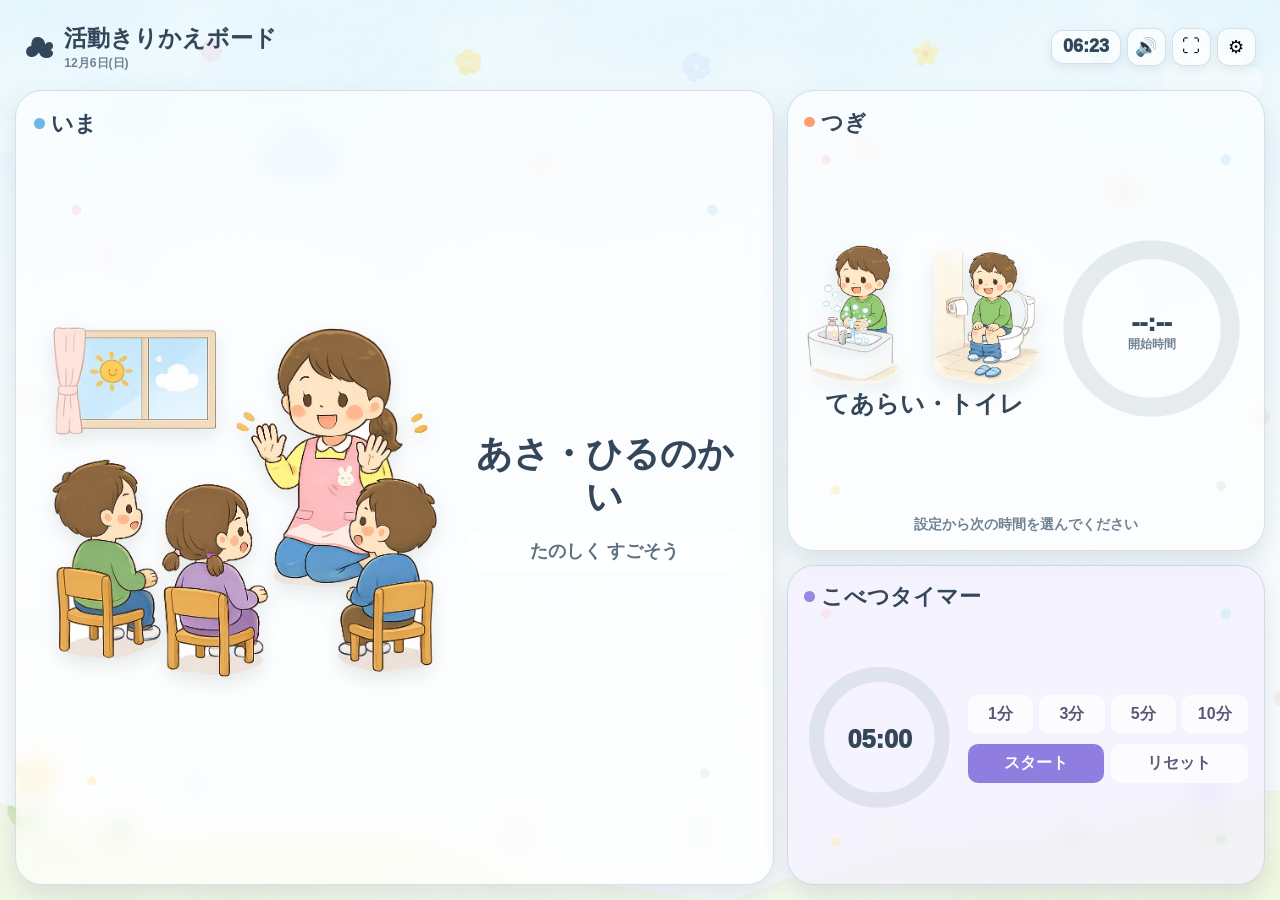
==== index.html @ 2d60ae2d "Add files via upload" ====
<!doctype html>
<html lang="ja">
<head>
<meta charset="utf-8">
<meta name="viewport" content="width=device-width,initial-scale=1,viewport-fit=cover">
<meta name="theme-color" content="#dff4ff">
<title>活動きりかえボード V8</title>
<link rel="stylesheet" href="styles.css?v=8.0.0">
</head>
<body>
<div class="app">
<header class="topbar">
  <div class="brand"><span>☁</span><div><h1>活動きりかえボード</h1><p id="todayLabel">--月--日</p></div></div>
  <div class="actions">
    <div class="clock" id="clockText">--:--</div>
    <button id="soundBtn" type="button">🔊</button>
    <button id="fullscreenBtn" type="button">⛶</button>
    <button id="settingsBtn" type="button">⚙</button>
  </div>
</header>

<main class="board">
  <section class="card current-card">
    <div class="title"><span class="dot blue"></span><h2>いま</h2></div>
    <div class="current-body">
      <img id="currentImg" class="current-img" alt="">
      <div class="current-info">
        <div id="currentName" class="current-name"></div>
        <div id="message" class="message">たのしく すごそう</div>
      </div>
    </div>
  </section>

  <aside class="side">
    <section class="card next-card">
      <div class="title"><span class="dot orange"></span><h2>つぎ</h2></div>
      <div class="next-body">
        <div class="next-activity">
          <img id="nextImg" class="next-img" alt="">
          <div id="nextName" class="next-name"></div>
        </div>
        <div class="visual-timer">
          <svg viewBox="0 0 120 120">
            <circle class="track" cx="60" cy="60" r="50"/>
            <circle id="mainProgress" class="progress" cx="60" cy="60" r="50"/>
          </svg>
          <div class="timer-center"><div id="mainText">--:--</div><small id="mainSub">開始時間</small></div>
        </div>
      </div>
      <div id="countTitle" class="count-title">設定から次の時間を選んでください</div>
    </section>

    <section class="card personal-card">
      <div class="title"><span class="dot purple"></span><h2>こべつタイマー</h2></div>
      <div class="personal-body">
        <div class="personal-timer">
          <svg viewBox="0 0 120 120">
            <circle class="track" cx="60" cy="60" r="50"/>
            <circle id="personalProgress" class="personal-progress" cx="60" cy="60" r="50"/>
          </svg>
          <div id="personalText" class="personal-text">05:00</div>
        </div>
        <div class="personal-controls">
          <div class="presets">
            <button data-minutes="1" type="button">1分</button>
            <button data-minutes="3" type="button">3分</button>
            <button data-minutes="5" type="button">5分</button>
            <button data-minutes="10" type="button">10分</button>
          </div>
          <div class="controls">
            <button id="personalStart" class="primary" type="button">スタート</button>
            <button id="personalReset" type="button">リセット</button>
          </div>
        </div>
      </div>
    </section>
  </aside>
</main>
</div>

<div id="transitionOverlay" class="overlay" hidden>
  <div class="overlay-card">
    <div class="overlay-title">つぎの じかんです</div>
    <img id="overlayImg" alt="">
    <div id="overlayName" class="overlay-name"></div>
  </div>
</div>

<dialog id="settingsDialog">
<form id="settingsForm" method="dialog">
  <div class="dialog-head"><h2>せってい</h2><button id="closeSettings" type="button">×</button></div>
  <label>いまの活動<select id="currentSelect"></select></label>
  <label>つぎの活動<select id="nextSelect"></select></label>
  <label>つぎの開始時間<input id="nextStart" type="time"></label>
  <label>お知らせ<select id="warningMinutes"><option value="1">1分前</option><option value="3">3分前</option><option value="5">5分前</option><option value="10">10分前</option></select></label>
  <label>音量<input id="volume" type="range" min="0" max="100"></label>
  <div class="sound-test"><span>活動切り替え音</span><button id="testSound" type="button">🔊 テスト再生</button></div>
  <div class="sound-test"><span>個別アラーム音</span><button id="testPersonalSound" type="button">🔊 テスト再生</button></div>
  <button class="save" type="submit">保存する</button>
</form>
</dialog>
<script src="app.js?v=8.0.0"></script>
</body>
</html>
---- styles.css ----
:root{--ink:#34475a;--line:rgba(90,125,150,.22);--shadow:0 1.4vmin 3vmin rgba(70,105,130,.16)}
*{box-sizing:border-box}html,body{margin:0;min-height:100%;font-family:-apple-system,BlinkMacSystemFont,"Yu Gothic",sans-serif;color:var(--ink)}
body{min-height:100svh;background:linear-gradient(rgba(225,246,255,.42),rgba(248,252,255,.48)),url("background.webp?v=6.0.0") center/cover fixed;overflow:hidden}
button,input,select{font:inherit}button{cursor:pointer}
.app{min-height:100svh;padding:1.7vmin;display:grid;grid-template-rows:auto 1fr;gap:1.3vmin}
.topbar{display:flex;align-items:center;justify-content:space-between;padding:.7vmin 1vmin}
.brand{display:flex;align-items:center;gap:1vmin}.brand>span{font-size:3.4vmin}.brand h1{margin:0;font-size:2.6vmin}.brand p{margin:.2vmin 0 0;font-size:1.35vmin;font-weight:700;color:#718293}
.actions{display:flex;align-items:center;gap:.7vmin}.actions button,.clock{border:1px solid var(--line);background:rgba(255,255,255,.65);border-radius:1.3vmin;box-shadow:0 .4vmin 1.2vmin rgba(60,90,110,.1)}
.actions button{width:4.3vmin;height:4.3vmin;font-size:2vmin}.clock{padding:.65vmin 1.2vmin;font-size:2vmin;font-weight:950}
.board{min-height:0;display:grid;grid-template-columns:minmax(0,1.35fr) minmax(0,.85fr);gap:1.5vmin}
.card{position:relative;min-height:0;border:1px solid var(--line);border-radius:3vmin;box-shadow:var(--shadow);backdrop-filter:blur(10px);overflow:hidden}
.card:after{content:"";position:absolute;inset:0;pointer-events:none;background:radial-gradient(circle at 8% 15%,rgba(255,205,215,.36) 0 .5vmin,transparent .58vmin),radial-gradient(circle at 92% 15%,rgba(178,224,246,.35) 0 .55vmin,transparent .64vmin),radial-gradient(circle at 10% 87%,rgba(255,225,135,.30) 0 .48vmin,transparent .57vmin),radial-gradient(circle at 91% 86%,rgba(188,232,199,.28) 0 .5vmin,transparent .59vmin)}
.card>*{position:relative;z-index:1}.current-card{background:rgba(255,255,255,.58);padding:2vmin;display:grid;grid-template-rows:auto 1fr}
.side{min-height:0;display:grid;grid-template-rows:minmax(0,1.18fr) minmax(0,.82fr);gap:1.5vmin}
.next-card{background:rgba(255,255,255,.58);padding:1.8vmin;display:grid;grid-template-rows:auto 1fr auto}.personal-card{background:rgba(242,238,255,.63);padding:1.8vmin;display:grid;grid-template-rows:auto 1fr}
.title{display:flex;align-items:center;gap:.7vmin}.title h2{margin:0;font-size:2.4vmin}.dot{width:1.2vmin;height:1.2vmin;border-radius:50%}.blue{background:#69b8e8}.orange{background:#ff9d76}.purple{background:#9886e3}
.current-body{min-height:0;display:grid;grid-template-columns:minmax(0,1fr) minmax(17vmin,.7fr);align-items:center;gap:2vmin;padding:1vmin}
.current-img,.next-img{width:100%;height:100%;object-fit:contain;filter:drop-shadow(0 .8vmin 1vmin rgba(60,80,90,.12))}.current-img{max-height:66vh}
.current-info{text-align:center}.current-name{font-size:4vmin;font-weight:950;line-height:1.2}.message{margin-top:1.3vmin;padding:1vmin 1.4vmin;border-radius:999px;background:rgba(255,255,255,.64);font-size:2vmin;font-weight:850;color:#5f7180}
.next-body{min-height:0;display:grid;grid-template-columns:minmax(0,1fr) minmax(15vmin,.8fr);align-items:center;gap:1.3vmin;padding-top:1vmin}
.next-activity{min-height:0;display:grid;grid-template-rows:1fr auto;text-align:center}.next-img{max-height:27vh}.next-name{font-size:2.7vmin;font-weight:950}
.visual-timer,.personal-timer{position:relative;width:100%;max-width:21vmin;aspect-ratio:1;margin:auto}.visual-timer svg,.personal-timer svg{width:100%;height:100%;transform:rotate(-90deg)}
.track{fill:none;stroke:rgba(100,125,145,.15);stroke-width:12}.progress,.personal-progress{fill:none;stroke:#ff7f6e;stroke-width:12;stroke-linecap:round;stroke-dasharray:314.159;stroke-dashoffset:314.159;transition:stroke-dashoffset .35s linear}.personal-progress{stroke:#8f7de0}
.timer-center,.personal-text{position:absolute;inset:0;display:grid;place-content:center;text-align:center}.timer-center div{font-size:2.7vmin;font-weight:950}.timer-center small{font-size:1.3vmin;font-weight:800;color:#718293}.count-title{text-align:center;font-size:1.5vmin;font-weight:850;color:#718293}
.personal-body{min-height:0;display:grid;grid-template-columns:minmax(13vmin,.7fr) minmax(0,1.3fr);align-items:center;gap:1.4vmin}.personal-text{font-size:2.8vmin;font-weight:950}.personal-controls{display:grid;gap:1.1vmin}.presets{display:grid;grid-template-columns:repeat(4,1fr);gap:.65vmin}.controls{display:grid;grid-template-columns:1fr 1fr;gap:.8vmin}
.presets button,.controls button{border:0;border-radius:1.1vmin;padding:1vmin;font-weight:900;background:rgba(255,255,255,.74);color:#5e5877}.controls .primary{background:#8f7de0;color:white}
.overlay{position:fixed;inset:0;z-index:50;background:rgba(45,60,75,.46);display:grid;place-items:center;backdrop-filter:blur(8px)}.overlay[hidden]{display:none}.overlay-card{width:min(72vw,760px);max-height:82vh;padding:3vmin;border-radius:3vmin;background:rgba(255,255,255,.95);text-align:center;box-shadow:0 3vmin 8vmin rgba(30,50,65,.28)}.overlay-title{font-size:4vmin;font-weight:950;color:#ed6b60}.overlay-card img{width:100%;max-height:52vh;object-fit:contain}.overlay-name{font-size:4.2vmin;font-weight:950}
dialog{width:min(92vw,560px);border:0;border-radius:24px;padding:0;background:rgba(255,255,255,.97);box-shadow:0 30px 90px rgba(40,60,80,.28)}dialog::backdrop{background:rgba(40,55,70,.38);backdrop-filter:blur(5px)}form{padding:22px;display:grid;gap:14px}.dialog-head{display:flex;align-items:center;justify-content:space-between}.dialog-head h2{margin:0}.dialog-head button{border:0;background:transparent;font-size:28px}label{display:grid;gap:7px;font-weight:850}select,input[type=time]{width:100%;border:1px solid #cfdde7;border-radius:12px;padding:11px;background:#fff}.sound-test{display:flex;align-items:center;justify-content:space-between;padding:11px 13px;background:#edf7fc;border-radius:12px;font-weight:900}.sound-test button,.save{border:0;border-radius:11px;padding:10px 14px;font-weight:900;color:#fff}.sound-test button{background:#2d90ca}.save{background:#3d9bcf;font-size:17px}
@media(orientation:portrait){body{overflow:auto}.app{min-height:auto}.board{grid-template-columns:1fr;grid-template-rows:minmax(54vh,auto) auto}.side{grid-template-rows:minmax(38vh,auto) minmax(30vh,auto)}.brand h1{font-size:4.2vw}.brand p{font-size:2.6vw}.actions button{width:8.8vw;height:8.8vw;font-size:4vw}.clock{font-size:3.6vw}.title h2{font-size:4.2vw}.current-body{grid-template-columns:1fr;grid-template-rows:1fr auto}.current-img{max-height:38vh}.current-name{font-size:6vw}.message{font-size:3.5vw}.next-name{font-size:4.3vw}.count-title{font-size:2.8vw}.timer-center div,.personal-text{font-size:4.6vw}}
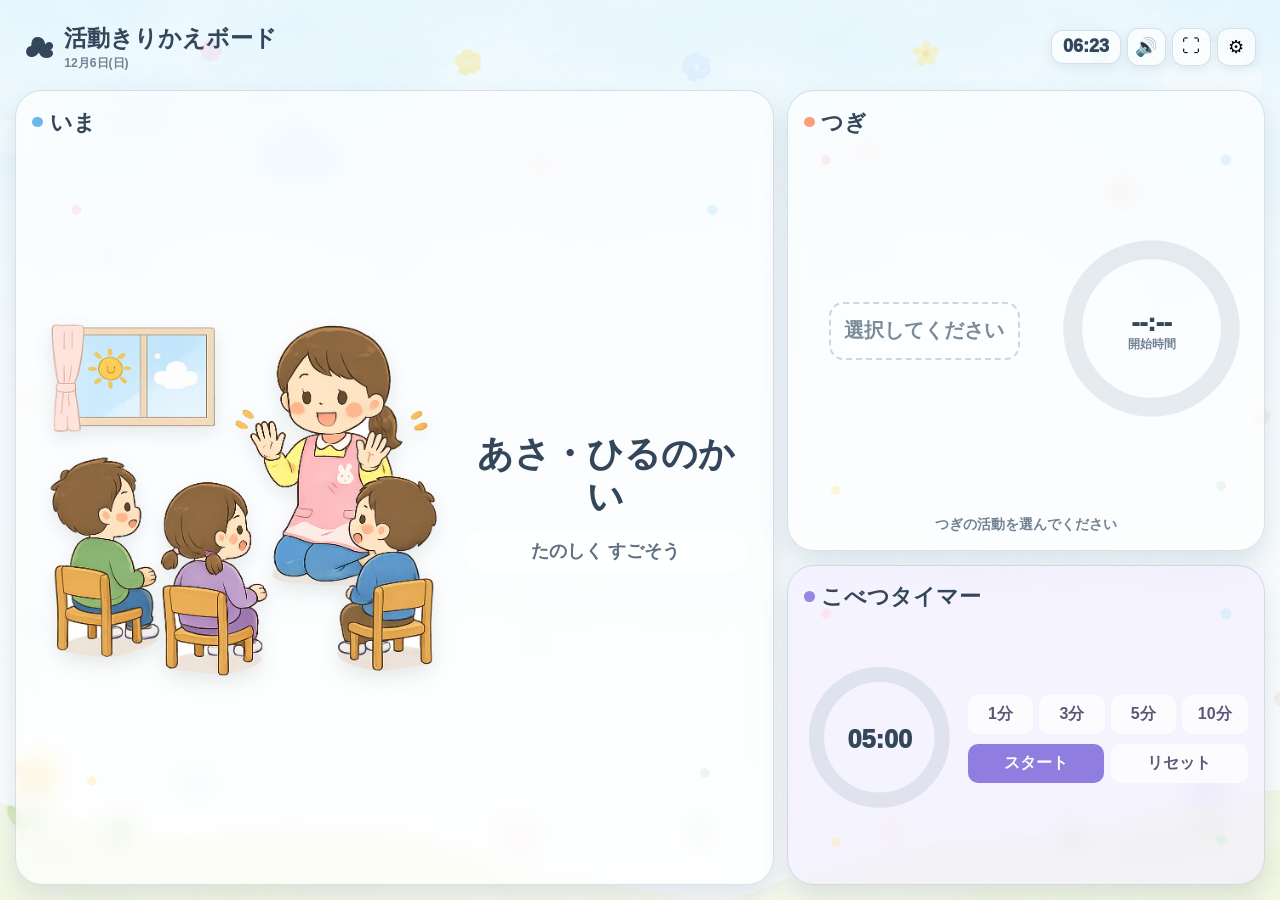
==== commit a150fd41: "Add files via upload" ====
--- a/index.html
+++ b/index.html
@@ -4,8 +4,8 @@
 <meta charset="utf-8">
 <meta name="viewport" content="width=device-width,initial-scale=1,viewport-fit=cover">
 <meta name="theme-color" content="#dff4ff">
-<title>活動きりかえボード V8</title>
-<link rel="stylesheet" href="styles.css?v=8.0.0">
+<title>活動きりかえボード V9</title>
+<link rel="stylesheet" href="styles-v9.css?v=9.0.0">
 </head>
 <body>
 <div class="app">
@@ -13,17 +13,20 @@
   <div class="brand"><span>☁</span><div><h1>活動きりかえボード</h1><p id="todayLabel">--月--日</p></div></div>
   <div class="actions">
     <div class="clock" id="clockText">--:--</div>
-    <button id="soundBtn" type="button">🔊</button>
-    <button id="fullscreenBtn" type="button">⛶</button>
-    <button id="settingsBtn" type="button">⚙</button>
+    <button id="soundBtn" type="button" aria-label="音を確認">🔊</button>
+    <button id="fullscreenBtn" type="button" aria-label="全画面表示">⛶</button>
+    <button id="settingsBtn" type="button" aria-label="設定">⚙</button>
   </div>
 </header>
 
-<main class="board">
+<main id="board" class="board">
   <section class="card current-card">
     <div class="title"><span class="dot blue"></span><h2>いま</h2></div>
     <div class="current-body">
-      <img id="currentImg" class="current-img" alt="">
+      <button id="currentActivityButton" class="activity-button current-activity-button" type="button" aria-label="いまの活動を変更">
+        <img id="currentImg" class="current-img" alt="">
+        <span class="edit-hint">変更</span>
+      </button>
       <div class="current-info">
         <div id="currentName" class="current-name"></div>
         <div id="message" class="message">たのしく すごそう</div>
@@ -31,50 +34,50 @@
     </div>
   </section>
 
-  <aside class="side">
-    <section class="card next-card">
-      <div class="title"><span class="dot orange"></span><h2>つぎ</h2></div>
-      <div class="next-body">
-        <div class="next-activity">
-          <img id="nextImg" class="next-img" alt="">
-          <div id="nextName" class="next-name"></div>
+  <section class="card next-card">
+    <div class="title"><span class="dot orange"></span><h2>つぎ</h2></div>
+    <div class="next-body">
+      <button id="nextActivityButton" class="activity-button next-activity" type="button" aria-label="つぎの活動と時間を設定">
+        <img id="nextImg" class="next-img" alt="" hidden>
+        <div id="nextPlaceholder" class="next-placeholder">選択してください</div>
+        <div id="nextName" class="next-name"></div>
+        <span class="edit-hint">設定</span>
+      </button>
+      <div class="visual-timer">
+        <svg viewBox="0 0 120 120" aria-hidden="true">
+          <circle class="track" cx="60" cy="60" r="50"/>
+          <circle id="mainProgress" class="progress" cx="60" cy="60" r="50"/>
+        </svg>
+        <div class="timer-center"><div id="mainText">--:--</div><small id="mainSub">開始時間</small></div>
+      </div>
+    </div>
+    <div id="countTitle" class="count-title">つぎの活動を選んでください</div>
+  </section>
+
+  <section class="card personal-card">
+    <div class="title"><span class="dot purple"></span><h2>こべつタイマー</h2></div>
+    <div class="personal-body">
+      <div class="personal-timer">
+        <svg viewBox="0 0 120 120" aria-hidden="true">
+          <circle class="track" cx="60" cy="60" r="50"/>
+          <circle id="personalProgress" class="personal-progress" cx="60" cy="60" r="50"/>
+        </svg>
+        <div id="personalText" class="personal-text">05:00</div>
+      </div>
+      <div class="personal-controls">
+        <div class="presets">
+          <button data-minutes="1" type="button">1分</button>
+          <button data-minutes="3" type="button">3分</button>
+          <button data-minutes="5" type="button">5分</button>
+          <button data-minutes="10" type="button">10分</button>
         </div>
-        <div class="visual-timer">
-          <svg viewBox="0 0 120 120">
-            <circle class="track" cx="60" cy="60" r="50"/>
-            <circle id="mainProgress" class="progress" cx="60" cy="60" r="50"/>
-          </svg>
-          <div class="timer-center"><div id="mainText">--:--</div><small id="mainSub">開始時間</small></div>
+        <div class="controls">
+          <button id="personalStart" class="primary" type="button">スタート</button>
+          <button id="personalReset" type="button">リセット</button>
         </div>
       </div>
-      <div id="countTitle" class="count-title">設定から次の時間を選んでください</div>
-    </section>
-
-    <section class="card personal-card">
-      <div class="title"><span class="dot purple"></span><h2>こべつタイマー</h2></div>
-      <div class="personal-body">
-        <div class="personal-timer">
-          <svg viewBox="0 0 120 120">
-            <circle class="track" cx="60" cy="60" r="50"/>
-            <circle id="personalProgress" class="personal-progress" cx="60" cy="60" r="50"/>
-          </svg>
-          <div id="personalText" class="personal-text">05:00</div>
-        </div>
-        <div class="personal-controls">
-          <div class="presets">
-            <button data-minutes="1" type="button">1分</button>
-            <button data-minutes="3" type="button">3分</button>
-            <button data-minutes="5" type="button">5分</button>
-            <button data-minutes="10" type="button">10分</button>
-          </div>
-          <div class="controls">
-            <button id="personalStart" class="primary" type="button">スタート</button>
-            <button id="personalReset" type="button">リセット</button>
-          </div>
-        </div>
-      </div>
-    </section>
-  </aside>
+    </div>
+  </section>
 </main>
 </div>
 
@@ -86,12 +89,29 @@
   </div>
 </div>
 
+<dialog id="currentDialog">
+<form id="currentForm" method="dialog">
+  <div class="dialog-head"><h2>いまの活動</h2><button id="closeCurrentDialog" type="button">×</button></div>
+  <label>活動を選ぶ<select id="quickCurrentSelect"></select></label>
+  <button class="save" type="submit">変更する</button>
+</form>
+</dialog>
+
+<dialog id="nextDialog">
+<form id="nextForm" method="dialog">
+  <div class="dialog-head"><h2>つぎの活動</h2><button id="closeNextDialog" type="button">×</button></div>
+  <label>活動を選ぶ<select id="quickNextSelect"></select></label>
+  <label>開始時間（未選択でも可）<input id="quickNextStart" type="time"></label>
+  <button class="save" type="submit">設定する</button>
+</form>
+</dialog>
+
 <dialog id="settingsDialog">
 <form id="settingsForm" method="dialog">
   <div class="dialog-head"><h2>せってい</h2><button id="closeSettings" type="button">×</button></div>
   <label>いまの活動<select id="currentSelect"></select></label>
   <label>つぎの活動<select id="nextSelect"></select></label>
-  <label>つぎの開始時間<input id="nextStart" type="time"></label>
+  <label>つぎの開始時間（未選択でも可）<input id="nextStart" type="time"></label>
   <label>お知らせ<select id="warningMinutes"><option value="1">1分前</option><option value="3">3分前</option><option value="5">5分前</option><option value="10">10分前</option></select></label>
   <label>音量<input id="volume" type="range" min="0" max="100"></label>
   <div class="sound-test"><span>活動切り替え音</span><button id="testSound" type="button">🔊 テスト再生</button></div>
@@ -99,6 +119,6 @@
   <button class="save" type="submit">保存する</button>
 </form>
 </dialog>
-<script src="app.js?v=8.0.0"></script>
+<script src="app-v9.js?v=9.0.0"></script>
 </body>
 </html>
--- a/styles-v9.css
+++ b/styles-v9.css
@@ -0,0 +1,23 @@
+:root{--ink:#34475a;--line:rgba(90,125,150,.22);--shadow:0 1.4vmin 3vmin rgba(70,105,130,.16)}
+*{box-sizing:border-box}html,body{margin:0;min-height:100%;font-family:-apple-system,BlinkMacSystemFont,"Yu Gothic",sans-serif;color:var(--ink)}
+body{min-height:100svh;background:linear-gradient(rgba(225,246,255,.42),rgba(248,252,255,.48)),url("background.webp?v=9.0.0") center/cover fixed;overflow:hidden}
+button,input,select{font:inherit}button{cursor:pointer}.app{min-height:100svh;padding:1.7vmin;display:grid;grid-template-rows:auto 1fr;gap:1.3vmin}
+.topbar{display:flex;align-items:center;justify-content:space-between;padding:.7vmin 1vmin}.brand{display:flex;align-items:center;gap:1vmin}.brand>span{font-size:3.4vmin}.brand h1{margin:0;font-size:2.6vmin}.brand p{margin:.2vmin 0 0;font-size:1.35vmin;font-weight:700;color:#718293}
+.actions{display:flex;align-items:center;gap:.7vmin}.actions button,.clock{border:1px solid var(--line);background:rgba(255,255,255,.65);border-radius:1.3vmin;box-shadow:0 .4vmin 1.2vmin rgba(60,90,110,.1)}.actions button{width:4.3vmin;height:4.3vmin;font-size:2vmin}.clock{padding:.65vmin 1.2vmin;font-size:2vmin;font-weight:950}
+.board{min-height:0;display:grid;grid-template-columns:minmax(0,1.35fr) minmax(0,.85fr);grid-template-rows:minmax(0,1.18fr) minmax(0,.82fr);grid-template-areas:"current next" "current personal";gap:1.5vmin;transition:grid-template-columns .65s ease}
+.board.attention-mode{grid-template-areas:"next current" "next personal"}
+.current-card{grid-area:current}.next-card{grid-area:next}.personal-card{grid-area:personal}
+.card{position:relative;min-height:0;border:1px solid var(--line);border-radius:3vmin;box-shadow:var(--shadow);backdrop-filter:blur(10px);overflow:hidden;transition:transform .55s ease,background .55s ease}
+.card:after{content:"";position:absolute;inset:0;pointer-events:none;background:radial-gradient(circle at 8% 15%,rgba(255,205,215,.36) 0 .5vmin,transparent .58vmin),radial-gradient(circle at 92% 15%,rgba(178,224,246,.35) 0 .55vmin,transparent .64vmin),radial-gradient(circle at 10% 87%,rgba(255,225,135,.30) 0 .48vmin,transparent .57vmin),radial-gradient(circle at 91% 86%,rgba(188,232,199,.28) 0 .5vmin,transparent .59vmin)}.card>*{position:relative;z-index:1}
+.current-card,.next-card{background:rgba(255,255,255,.58);padding:1.8vmin;display:grid;grid-template-rows:auto 1fr}.next-card{grid-template-rows:auto 1fr auto}.personal-card{background:rgba(242,238,255,.63);padding:1.8vmin;display:grid;grid-template-rows:auto 1fr}
+.board.attention-mode .next-card{background:rgba(255,250,245,.78)}
+.title{display:flex;align-items:center;gap:.7vmin}.title h2{margin:0;font-size:2.4vmin}.dot{width:1.2vmin;height:1.2vmin;border-radius:50%}.blue{background:#69b8e8}.orange{background:#ff9d76}.purple{background:#9886e3}
+.current-body{min-height:0;display:grid;grid-template-columns:minmax(0,1fr) minmax(17vmin,.7fr);align-items:center;gap:2vmin;padding:1vmin}.current-info{text-align:center}.current-name{font-size:4vmin;font-weight:950;line-height:1.2}.message{margin-top:1.3vmin;padding:1vmin 1.4vmin;border-radius:999px;background:rgba(255,255,255,.64);font-size:2vmin;font-weight:850;color:#5f7180}
+.activity-button{position:relative;border:0;background:transparent;padding:0;min-width:0;min-height:0;color:inherit;border-radius:2vmin}.activity-button:focus-visible{outline:.45vmin solid rgba(61,155,207,.45);outline-offset:.3vmin}.current-activity-button{width:100%;height:100%}.current-img,.next-img{width:100%;height:100%;object-fit:contain;filter:drop-shadow(0 .8vmin 1vmin rgba(60,80,90,.12))}.current-img{max-height:66vh}.edit-hint{position:absolute;right:.7vmin;bottom:.7vmin;padding:.45vmin .8vmin;border-radius:999px;background:rgba(52,71,90,.66);color:white;font-size:1.2vmin;font-weight:900;opacity:0;transition:opacity .2s ease}.activity-button:hover .edit-hint,.activity-button:focus-visible .edit-hint{opacity:1}
+.next-body{min-height:0;display:grid;grid-template-columns:minmax(0,1fr) minmax(15vmin,.8fr);align-items:center;gap:1.3vmin;padding-top:1vmin}.next-activity{height:100%;display:grid;grid-template-rows:1fr auto;place-items:center;text-align:center}.next-img{max-height:27vh}.next-name{font-size:2.7vmin;font-weight:950}.next-placeholder{align-self:center;padding:1.5vmin;border:2px dashed rgba(90,125,150,.3);border-radius:1.6vmin;font-size:2.2vmin;font-weight:900;color:#7a8b99;background:rgba(255,255,255,.44)}
+.visual-timer,.personal-timer{position:relative;width:100%;max-width:21vmin;aspect-ratio:1;margin:auto}.visual-timer svg,.personal-timer svg{width:100%;height:100%;transform:rotate(-90deg)}.track{fill:none;stroke:rgba(100,125,145,.15);stroke-width:12}.progress,.personal-progress{fill:none;stroke:#ff7f6e;stroke-width:12;stroke-linecap:round;stroke-dasharray:314.159;stroke-dashoffset:314.159;transition:stroke-dashoffset .35s linear}.personal-progress{stroke:#8f7de0}.timer-center,.personal-text{position:absolute;inset:0;display:grid;place-content:center;text-align:center}.timer-center div{font-size:2.7vmin;font-weight:950}.timer-center small{font-size:1.3vmin;font-weight:800;color:#718293}.count-title{text-align:center;font-size:1.5vmin;font-weight:850;color:#718293}
+.personal-body{min-height:0;display:grid;grid-template-columns:minmax(13vmin,.7fr) minmax(0,1.3fr);align-items:center;gap:1.4vmin}.personal-text{font-size:2.8vmin;font-weight:950}.personal-controls{display:grid;gap:1.1vmin}.presets{display:grid;grid-template-columns:repeat(4,1fr);gap:.65vmin}.controls{display:grid;grid-template-columns:1fr 1fr;gap:.8vmin}.presets button,.controls button{border:0;border-radius:1.1vmin;padding:1vmin;font-weight:900;background:rgba(255,255,255,.74);color:#5e5877}.controls .primary{background:#8f7de0;color:white}
+.board.attention-mode .next-body{grid-template-columns:minmax(0,1.2fr) minmax(18vmin,.8fr)}.board.attention-mode .next-img{max-height:62vh}.board.attention-mode .next-name{font-size:4vmin}.board.attention-mode .next-placeholder{font-size:3vmin}.board.attention-mode .current-body{grid-template-columns:1fr;grid-template-rows:minmax(0,1fr) auto;gap:.5vmin}.board.attention-mode .current-img{max-height:25vh}.board.attention-mode .current-name{font-size:2.5vmin}.board.attention-mode .message{font-size:1.45vmin;margin-top:.6vmin}.board.attention-mode .visual-timer{max-width:25vmin}.board.attention-mode .timer-center div{font-size:3.2vmin}
+.overlay{position:fixed;inset:0;z-index:50;background:rgba(45,60,75,.46);display:grid;place-items:center;backdrop-filter:blur(8px)}.overlay[hidden]{display:none}.overlay-card{width:min(72vw,760px);max-height:82vh;padding:3vmin;border-radius:3vmin;background:rgba(255,255,255,.95);text-align:center;box-shadow:0 3vmin 8vmin rgba(30,50,65,.28)}.overlay-title{font-size:4vmin;font-weight:950;color:#ed6b60}.overlay-card img{width:100%;max-height:52vh;object-fit:contain}.overlay-name{font-size:4.2vmin;font-weight:950}
+dialog{width:min(92vw,560px);border:0;border-radius:24px;padding:0;background:rgba(255,255,255,.97);box-shadow:0 30px 90px rgba(40,60,80,.28)}dialog::backdrop{background:rgba(40,55,70,.38);backdrop-filter:blur(5px)}form{padding:22px;display:grid;gap:14px}.dialog-head{display:flex;align-items:center;justify-content:space-between}.dialog-head h2{margin:0}.dialog-head button{border:0;background:transparent;font-size:28px}label{display:grid;gap:7px;font-weight:850}select,input[type=time]{width:100%;border:1px solid #cfdde7;border-radius:12px;padding:11px;background:#fff}.sound-test{display:flex;align-items:center;justify-content:space-between;padding:11px 13px;background:#edf7fc;border-radius:12px;font-weight:900}.sound-test button,.save{border:0;border-radius:11px;padding:10px 14px;font-weight:900;color:#fff}.sound-test button{background:#2d90ca}.save{background:#3d9bcf;font-size:17px}
+@media(orientation:portrait){body{overflow:auto}.app{min-height:auto}.board,.board.attention-mode{grid-template-columns:1fr;grid-template-rows:minmax(54vh,auto) minmax(38vh,auto) minmax(30vh,auto);grid-template-areas:"current" "next" "personal"}.brand h1{font-size:4.2vw}.brand p{font-size:2.6vw}.actions button{width:8.8vw;height:8.8vw;font-size:4vw}.clock{font-size:3.6vw}.title h2{font-size:4.2vw}.current-body,.board.attention-mode .current-body{grid-template-columns:1fr;grid-template-rows:1fr auto}.current-img,.board.attention-mode .current-img{max-height:38vh}.current-name,.board.attention-mode .current-name{font-size:6vw}.message,.board.attention-mode .message{font-size:3.5vw}.next-name,.board.attention-mode .next-name{font-size:4.3vw}.count-title{font-size:2.8vw}.timer-center div,.personal-text{font-size:4.6vw}.board.attention-mode .next-img{max-height:35vh}}
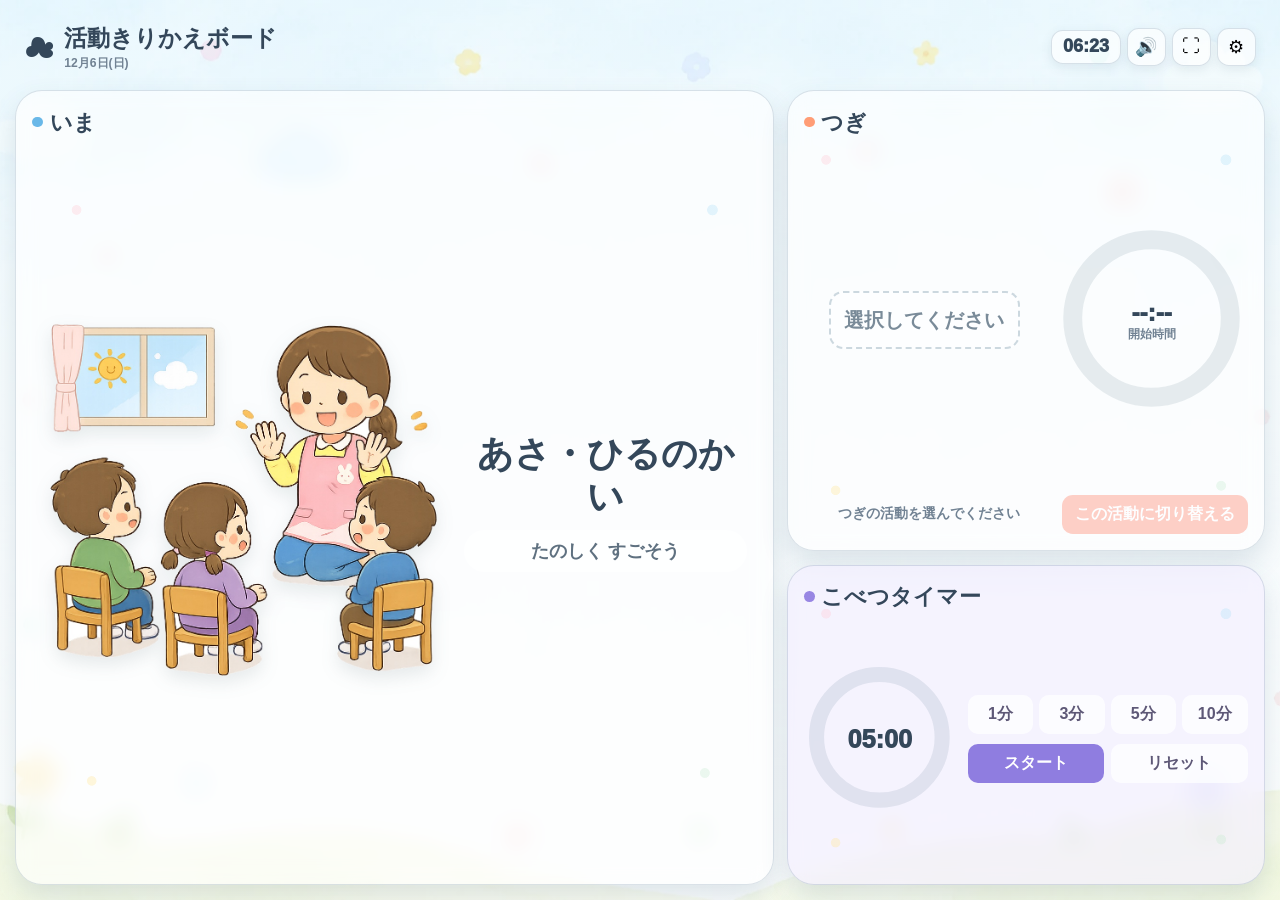
==== commit c1bab3ae: "Add files via upload" ====
--- a/index.html
+++ b/index.html
@@ -4,8 +4,8 @@
 <meta charset="utf-8">
 <meta name="viewport" content="width=device-width,initial-scale=1,viewport-fit=cover">
 <meta name="theme-color" content="#dff4ff">
-<title>活動きりかえボード V9</title>
-<link rel="stylesheet" href="styles-v9.css?v=9.0.0">
+<title>活動きりかえボード V9.1</title>
+<link rel="stylesheet" href="styles-v9.1.css?v=9.1.0">
 </head>
 <body>
 <div class="app">
@@ -51,7 +51,10 @@
         <div class="timer-center"><div id="mainText">--:--</div><small id="mainSub">開始時間</small></div>
       </div>
     </div>
-    <div id="countTitle" class="count-title">つぎの活動を選んでください</div>
+    <div class="next-footer">
+      <div id="countTitle" class="count-title">つぎの活動を選んでください</div>
+      <button id="manualTransitionBtn" class="manual-transition" type="button" disabled>この活動に切り替える</button>
+    </div>
   </section>
 
   <section class="card personal-card">
@@ -119,6 +122,6 @@
   <button class="save" type="submit">保存する</button>
 </form>
 </dialog>
-<script src="app-v9.js?v=9.0.0"></script>
+<script src="app-v9.1.js?v=9.1.0"></script>
 </body>
 </html>
--- a/styles-v9.1.css
+++ b/styles-v9.1.css
@@ -0,0 +1,75 @@
+:root{--ink:#34475a;--line:rgba(90,125,150,.22);--shadow:0 1.4vmin 3vmin rgba(70,105,130,.16)}
+*{box-sizing:border-box}html,body{margin:0;min-height:100%;font-family:-apple-system,BlinkMacSystemFont,"Yu Gothic",sans-serif;color:var(--ink)}
+body{min-height:100svh;background:linear-gradient(rgba(225,246,255,.42),rgba(248,252,255,.48)),url("background.webp?v=9.0.0") center/cover fixed;overflow:hidden}
+button,input,select{font:inherit}button{cursor:pointer}.app{min-height:100svh;padding:1.7vmin;display:grid;grid-template-rows:auto 1fr;gap:1.3vmin}
+.topbar{display:flex;align-items:center;justify-content:space-between;padding:.7vmin 1vmin}.brand{display:flex;align-items:center;gap:1vmin}.brand>span{font-size:3.4vmin}.brand h1{margin:0;font-size:2.6vmin}.brand p{margin:.2vmin 0 0;font-size:1.35vmin;font-weight:700;color:#718293}
+.actions{display:flex;align-items:center;gap:.7vmin}.actions button,.clock{border:1px solid var(--line);background:rgba(255,255,255,.65);border-radius:1.3vmin;box-shadow:0 .4vmin 1.2vmin rgba(60,90,110,.1)}.actions button{width:4.3vmin;height:4.3vmin;font-size:2vmin}.clock{padding:.65vmin 1.2vmin;font-size:2vmin;font-weight:950}
+.board{min-height:0;display:grid;grid-template-columns:minmax(0,1.35fr) minmax(0,.85fr);grid-template-rows:minmax(0,1.18fr) minmax(0,.82fr);grid-template-areas:"current next" "current personal";gap:1.5vmin;transition:grid-template-columns .65s ease}
+.board.attention-mode{grid-template-areas:"next current" "next personal"}
+.current-card{grid-area:current}.next-card{grid-area:next}.personal-card{grid-area:personal}
+.card{position:relative;min-height:0;border:1px solid var(--line);border-radius:3vmin;box-shadow:var(--shadow);backdrop-filter:blur(10px);overflow:hidden;transition:transform .55s ease,background .55s ease}
+.card:after{content:"";position:absolute;inset:0;pointer-events:none;background:radial-gradient(circle at 8% 15%,rgba(255,205,215,.36) 0 .5vmin,transparent .58vmin),radial-gradient(circle at 92% 15%,rgba(178,224,246,.35) 0 .55vmin,transparent .64vmin),radial-gradient(circle at 10% 87%,rgba(255,225,135,.30) 0 .48vmin,transparent .57vmin),radial-gradient(circle at 91% 86%,rgba(188,232,199,.28) 0 .5vmin,transparent .59vmin)}.card>*{position:relative;z-index:1}
+.current-card,.next-card{background:rgba(255,255,255,.58);padding:1.8vmin;display:grid;grid-template-rows:auto 1fr}.next-card{grid-template-rows:auto 1fr auto}.personal-card{background:rgba(242,238,255,.63);padding:1.8vmin;display:grid;grid-template-rows:auto 1fr}
+.board.attention-mode .next-card{background:rgba(255,250,245,.78)}
+.title{display:flex;align-items:center;gap:.7vmin}.title h2{margin:0;font-size:2.4vmin}.dot{width:1.2vmin;height:1.2vmin;border-radius:50%}.blue{background:#69b8e8}.orange{background:#ff9d76}.purple{background:#9886e3}
+.current-body{min-height:0;display:grid;grid-template-columns:minmax(0,1fr) minmax(17vmin,.7fr);align-items:center;gap:2vmin;padding:1vmin}.current-info{text-align:center}.current-name{font-size:4vmin;font-weight:950;line-height:1.2}.message{margin-top:1.3vmin;padding:1vmin 1.4vmin;border-radius:999px;background:rgba(255,255,255,.64);font-size:2vmin;font-weight:850;color:#5f7180}
+.activity-button{position:relative;border:0;background:transparent;padding:0;min-width:0;min-height:0;color:inherit;border-radius:2vmin}.activity-button:focus-visible{outline:.45vmin solid rgba(61,155,207,.45);outline-offset:.3vmin}.current-activity-button{width:100%;height:100%}.current-img,.next-img{width:100%;height:100%;object-fit:contain;filter:drop-shadow(0 .8vmin 1vmin rgba(60,80,90,.12))}.current-img{max-height:66vh}.edit-hint{position:absolute;right:.7vmin;bottom:.7vmin;padding:.45vmin .8vmin;border-radius:999px;background:rgba(52,71,90,.66);color:white;font-size:1.2vmin;font-weight:900;opacity:0;transition:opacity .2s ease}.activity-button:hover .edit-hint,.activity-button:focus-visible .edit-hint{opacity:1}
+.next-body{min-height:0;display:grid;grid-template-columns:minmax(0,1fr) minmax(15vmin,.8fr);align-items:center;gap:1.3vmin;padding-top:1vmin}.next-activity{height:100%;display:grid;grid-template-rows:1fr auto;place-items:center;text-align:center}.next-img{max-height:27vh}.next-name{font-size:2.7vmin;font-weight:950}.next-placeholder{align-self:center;padding:1.5vmin;border:2px dashed rgba(90,125,150,.3);border-radius:1.6vmin;font-size:2.2vmin;font-weight:900;color:#7a8b99;background:rgba(255,255,255,.44)}
+.visual-timer,.personal-timer{position:relative;width:100%;max-width:21vmin;aspect-ratio:1;margin:auto}.visual-timer svg,.personal-timer svg{width:100%;height:100%;transform:rotate(-90deg)}.track{fill:none;stroke:rgba(100,125,145,.15);stroke-width:12}.progress,.personal-progress{fill:none;stroke:#ff7f6e;stroke-width:12;stroke-linecap:round;stroke-dasharray:314.159;stroke-dashoffset:314.159;transition:stroke-dashoffset .35s linear}.personal-progress{stroke:#8f7de0}.timer-center,.personal-text{position:absolute;inset:0;display:grid;place-content:center;text-align:center}.timer-center div{font-size:2.7vmin;font-weight:950}.timer-center small{font-size:1.3vmin;font-weight:800;color:#718293}.count-title{text-align:center;font-size:1.5vmin;font-weight:850;color:#718293}
+.personal-body{min-height:0;display:grid;grid-template-columns:minmax(13vmin,.7fr) minmax(0,1.3fr);align-items:center;gap:1.4vmin}.personal-text{font-size:2.8vmin;font-weight:950}.personal-controls{display:grid;gap:1.1vmin}.presets{display:grid;grid-template-columns:repeat(4,1fr);gap:.65vmin}.controls{display:grid;grid-template-columns:1fr 1fr;gap:.8vmin}.presets button,.controls button{border:0;border-radius:1.1vmin;padding:1vmin;font-weight:900;background:rgba(255,255,255,.74);color:#5e5877}.controls .primary{background:#8f7de0;color:white}
+.board.attention-mode .next-body{grid-template-columns:minmax(0,1.2fr) minmax(18vmin,.8fr)}.board.attention-mode .next-img{max-height:62vh}.board.attention-mode .next-name{font-size:4vmin}.board.attention-mode .next-placeholder{font-size:3vmin}.board.attention-mode .current-body{grid-template-columns:1fr;grid-template-rows:minmax(0,1fr) auto;gap:.5vmin}.board.attention-mode .current-img{max-height:25vh}.board.attention-mode .current-name{font-size:2.5vmin}.board.attention-mode .message{font-size:1.45vmin;margin-top:.6vmin}.board.attention-mode .visual-timer{max-width:25vmin}.board.attention-mode .timer-center div{font-size:3.2vmin}
+.overlay{position:fixed;inset:0;z-index:50;background:rgba(45,60,75,.46);display:grid;place-items:center;backdrop-filter:blur(8px)}.overlay[hidden]{display:none}.overlay-card{width:min(72vw,760px);max-height:82vh;padding:3vmin;border-radius:3vmin;background:rgba(255,255,255,.95);text-align:center;box-shadow:0 3vmin 8vmin rgba(30,50,65,.28)}.overlay-title{font-size:4vmin;font-weight:950;color:#ed6b60}.overlay-card img{width:100%;max-height:52vh;object-fit:contain}.overlay-name{font-size:4.2vmin;font-weight:950}
+dialog{width:min(92vw,560px);border:0;border-radius:24px;padding:0;background:rgba(255,255,255,.97);box-shadow:0 30px 90px rgba(40,60,80,.28)}dialog::backdrop{background:rgba(40,55,70,.38);backdrop-filter:blur(5px)}form{padding:22px;display:grid;gap:14px}.dialog-head{display:flex;align-items:center;justify-content:space-between}.dialog-head h2{margin:0}.dialog-head button{border:0;background:transparent;font-size:28px}label{display:grid;gap:7px;font-weight:850}select,input[type=time]{width:100%;border:1px solid #cfdde7;border-radius:12px;padding:11px;background:#fff}.sound-test{display:flex;align-items:center;justify-content:space-between;padding:11px 13px;background:#edf7fc;border-radius:12px;font-weight:900}.sound-test button,.save{border:0;border-radius:11px;padding:10px 14px;font-weight:900;color:#fff}.sound-test button{background:#2d90ca}.save{background:#3d9bcf;font-size:17px}
+@media(orientation:portrait){body{overflow:auto}.app{min-height:auto}.board,.board.attention-mode{grid-template-columns:1fr;grid-template-rows:minmax(54vh,auto) minmax(38vh,auto) minmax(30vh,auto);grid-template-areas:"current" "next" "personal"}.brand h1{font-size:4.2vw}.brand p{font-size:2.6vw}.actions button{width:8.8vw;height:8.8vw;font-size:4vw}.clock{font-size:3.6vw}.title h2{font-size:4.2vw}.current-body,.board.attention-mode .current-body{grid-template-columns:1fr;grid-template-rows:1fr auto}.current-img,.board.attention-mode .current-img{max-height:38vh}.current-name,.board.attention-mode .current-name{font-size:6vw}.message,.board.attention-mode .message{font-size:3.5vw}.next-name,.board.attention-mode .next-name{font-size:4.3vw}.count-title{font-size:2.8vw}.timer-center div,.personal-text{font-size:4.6vw}.board.attention-mode .next-img{max-height:35vh}}
+
+/* V9.1: ビジュアルタイマー作動時の明確なレイアウト切り替え */
+.board.attention-mode{
+  grid-template-columns:minmax(0,1.5fr) minmax(22vmin,.7fr);
+  grid-template-rows:minmax(0,1fr) minmax(0,.72fr);
+  grid-template-areas:"next current" "next personal";
+}
+.board.attention-mode .next-card{
+  grid-column:1;
+  grid-row:1 / span 2;
+  z-index:2;
+}
+.board.attention-mode .current-card{
+  grid-column:2;
+  grid-row:1;
+}
+.board.attention-mode .personal-card{
+  grid-column:2;
+  grid-row:2;
+}
+.board.attention-mode .next-body{
+  grid-template-columns:minmax(0,1fr) minmax(26vmin,.9fr);
+  gap:2vmin;
+}
+.board.attention-mode .visual-timer{
+  max-width:32vmin;
+}
+.board.attention-mode .timer-center div{
+  font-size:4.2vmin;
+}
+.board.attention-mode .timer-center small{
+  font-size:1.7vmin;
+}
+.board.attention-mode .progress{
+  stroke-width:14;
+}
+.board.attention-mode .track{
+  stroke-width:14;
+}
+
+.next-footer{display:grid;grid-template-columns:1fr auto;align-items:center;gap:1vmin}
+.manual-transition{border:0;border-radius:1.2vmin;padding:1vmin 1.4vmin;background:#ff8a72;color:#fff;font-weight:950;box-shadow:0 .5vmin 1.2vmin rgba(150,85,70,.18)}
+.manual-transition:disabled{opacity:.4;cursor:not-allowed;box-shadow:none}
+.board.attention-mode .manual-transition{font-size:1.8vmin;padding:1.2vmin 1.7vmin}
+
+@media(orientation:portrait){
+  .board.attention-mode{grid-template-columns:1fr;grid-template-rows:minmax(54vh,auto) minmax(38vh,auto) minmax(30vh,auto);grid-template-areas:"current" "next" "personal"}
+  .board.attention-mode .next-card,.board.attention-mode .current-card,.board.attention-mode .personal-card{grid-column:auto;grid-row:auto}
+  .board.attention-mode .visual-timer{max-width:42vw}
+  .next-footer{grid-template-columns:1fr}
+  .manual-transition{font-size:3.5vw}
+}
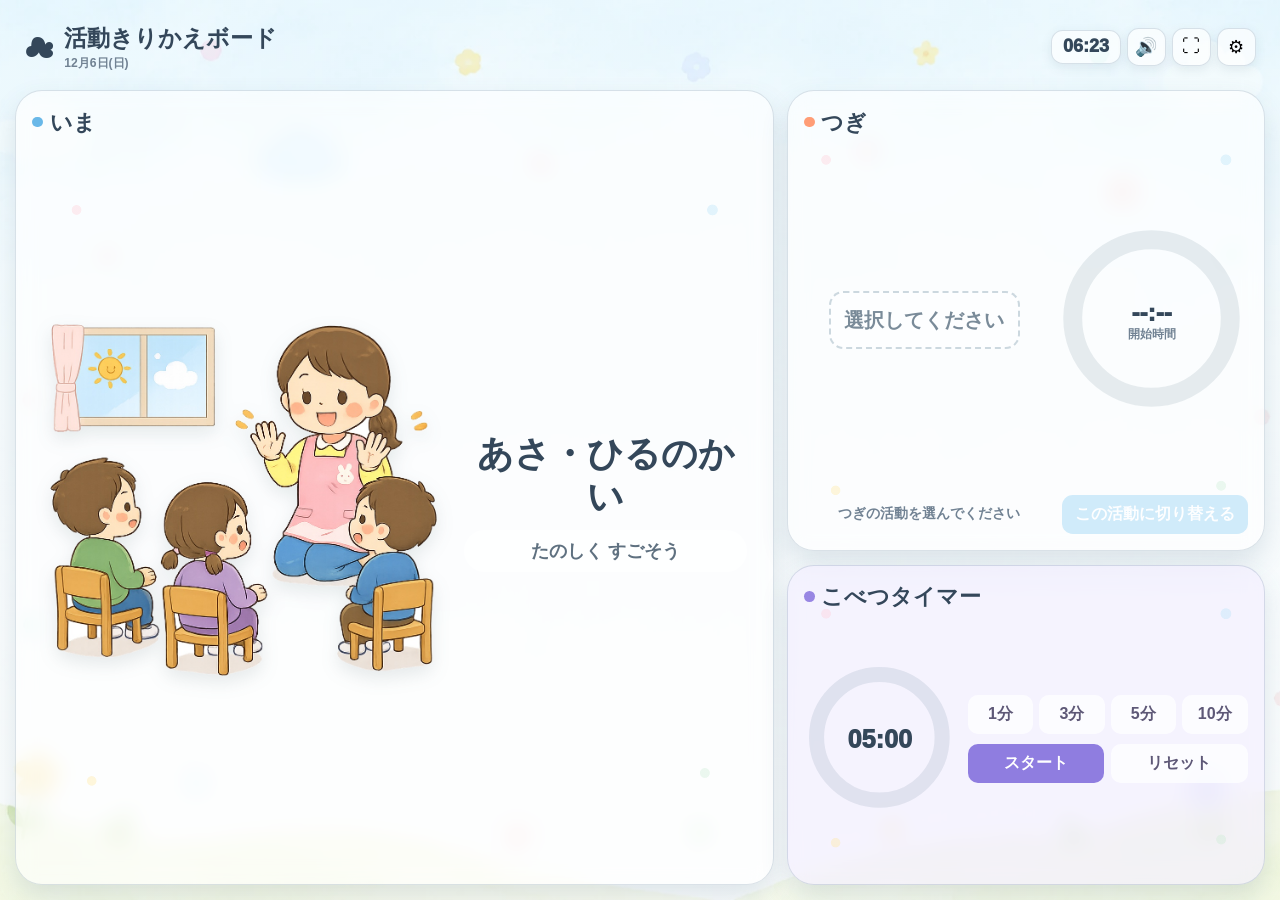
==== commit 0a0fcce2: "Add files via upload" ====
--- a/index.html
+++ b/index.html
@@ -4,8 +4,8 @@
 <meta charset="utf-8">
 <meta name="viewport" content="width=device-width,initial-scale=1,viewport-fit=cover">
 <meta name="theme-color" content="#dff4ff">
-<title>活動きりかえボード V9.1</title>
-<link rel="stylesheet" href="styles-v9.1.css?v=9.1.0">
+<title>活動きりかえボード V9.2</title>
+<link rel="stylesheet" href="styles-v9.2.css?v=9.2.0">
 </head>
 <body>
 <div class="app">
@@ -122,6 +122,6 @@
   <button class="save" type="submit">保存する</button>
 </form>
 </dialog>
-<script src="app-v9.1.js?v=9.1.0"></script>
+<script src="app-v9.2.js?v=9.2.0"></script>
 </body>
 </html>
--- a/styles-v9.2.css
+++ b/styles-v9.2.css
@@ -0,0 +1,75 @@
+:root{--ink:#34475a;--line:rgba(90,125,150,.22);--shadow:0 1.4vmin 3vmin rgba(70,105,130,.16)}
+*{box-sizing:border-box}html,body{margin:0;min-height:100%;font-family:-apple-system,BlinkMacSystemFont,"Yu Gothic",sans-serif;color:var(--ink)}
+body{min-height:100svh;background:linear-gradient(rgba(225,246,255,.42),rgba(248,252,255,.48)),url("background.webp?v=9.0.0") center/cover fixed;overflow:hidden}
+button,input,select{font:inherit}button{cursor:pointer}.app{min-height:100svh;padding:1.7vmin;display:grid;grid-template-rows:auto 1fr;gap:1.3vmin}
+.topbar{display:flex;align-items:center;justify-content:space-between;padding:.7vmin 1vmin}.brand{display:flex;align-items:center;gap:1vmin}.brand>span{font-size:3.4vmin}.brand h1{margin:0;font-size:2.6vmin}.brand p{margin:.2vmin 0 0;font-size:1.35vmin;font-weight:700;color:#718293}
+.actions{display:flex;align-items:center;gap:.7vmin}.actions button,.clock{border:1px solid var(--line);background:rgba(255,255,255,.65);border-radius:1.3vmin;box-shadow:0 .4vmin 1.2vmin rgba(60,90,110,.1)}.actions button{width:4.3vmin;height:4.3vmin;font-size:2vmin}.clock{padding:.65vmin 1.2vmin;font-size:2vmin;font-weight:950}
+.board{min-height:0;display:grid;grid-template-columns:minmax(0,1.35fr) minmax(0,.85fr);grid-template-rows:minmax(0,1.18fr) minmax(0,.82fr);grid-template-areas:"current next" "current personal";gap:1.5vmin;transition:grid-template-columns .65s ease}
+.board.attention-mode{grid-template-areas:"next current" "next personal"}
+.current-card{grid-area:current}.next-card{grid-area:next}.personal-card{grid-area:personal}
+.card{position:relative;min-height:0;border:1px solid var(--line);border-radius:3vmin;box-shadow:var(--shadow);backdrop-filter:blur(10px);overflow:hidden;transition:transform .55s ease,background .55s ease}
+.card:after{content:"";position:absolute;inset:0;pointer-events:none;background:radial-gradient(circle at 8% 15%,rgba(255,205,215,.36) 0 .5vmin,transparent .58vmin),radial-gradient(circle at 92% 15%,rgba(178,224,246,.35) 0 .55vmin,transparent .64vmin),radial-gradient(circle at 10% 87%,rgba(255,225,135,.30) 0 .48vmin,transparent .57vmin),radial-gradient(circle at 91% 86%,rgba(188,232,199,.28) 0 .5vmin,transparent .59vmin)}.card>*{position:relative;z-index:1}
+.current-card,.next-card{background:rgba(255,255,255,.58);padding:1.8vmin;display:grid;grid-template-rows:auto 1fr}.next-card{grid-template-rows:auto 1fr auto}.personal-card{background:rgba(242,238,255,.63);padding:1.8vmin;display:grid;grid-template-rows:auto 1fr}
+.board.attention-mode .next-card{background:rgba(255,250,245,.78)}
+.title{display:flex;align-items:center;gap:.7vmin}.title h2{margin:0;font-size:2.4vmin}.dot{width:1.2vmin;height:1.2vmin;border-radius:50%}.blue{background:#69b8e8}.orange{background:#ff9d76}.purple{background:#9886e3}
+.current-body{min-height:0;display:grid;grid-template-columns:minmax(0,1fr) minmax(17vmin,.7fr);align-items:center;gap:2vmin;padding:1vmin}.current-info{text-align:center}.current-name{font-size:4vmin;font-weight:950;line-height:1.2}.message{margin-top:1.3vmin;padding:1vmin 1.4vmin;border-radius:999px;background:rgba(255,255,255,.64);font-size:2vmin;font-weight:850;color:#5f7180}
+.activity-button{position:relative;border:0;background:transparent;padding:0;min-width:0;min-height:0;color:inherit;border-radius:2vmin}.activity-button:focus-visible{outline:.45vmin solid rgba(61,155,207,.45);outline-offset:.3vmin}.current-activity-button{width:100%;height:100%}.current-img,.next-img{width:100%;height:100%;object-fit:contain;filter:drop-shadow(0 .8vmin 1vmin rgba(60,80,90,.12))}.current-img{max-height:66vh}.edit-hint{position:absolute;right:.7vmin;bottom:.7vmin;padding:.45vmin .8vmin;border-radius:999px;background:rgba(52,71,90,.66);color:white;font-size:1.2vmin;font-weight:900;opacity:0;transition:opacity .2s ease}.activity-button:hover .edit-hint,.activity-button:focus-visible .edit-hint{opacity:1}
+.next-body{min-height:0;display:grid;grid-template-columns:minmax(0,1fr) minmax(15vmin,.8fr);align-items:center;gap:1.3vmin;padding-top:1vmin}.next-activity{height:100%;display:grid;grid-template-rows:1fr auto;place-items:center;text-align:center}.next-img{max-height:27vh}.next-name{font-size:2.7vmin;font-weight:950}.next-placeholder{align-self:center;padding:1.5vmin;border:2px dashed rgba(90,125,150,.3);border-radius:1.6vmin;font-size:2.2vmin;font-weight:900;color:#7a8b99;background:rgba(255,255,255,.44)}
+.visual-timer,.personal-timer{position:relative;width:100%;max-width:21vmin;aspect-ratio:1;margin:auto}.visual-timer svg,.personal-timer svg{width:100%;height:100%;transform:rotate(-90deg)}.track{fill:none;stroke:rgba(100,125,145,.15);stroke-width:12}.progress,.personal-progress{fill:none;stroke:#ff7f6e;stroke-width:12;stroke-linecap:round;stroke-dasharray:314.159;stroke-dashoffset:314.159;transition:stroke-dashoffset .35s linear}.personal-progress{stroke:#8f7de0}.timer-center,.personal-text{position:absolute;inset:0;display:grid;place-content:center;text-align:center}.timer-center div{font-size:2.7vmin;font-weight:950}.timer-center small{font-size:1.3vmin;font-weight:800;color:#718293}.count-title{text-align:center;font-size:1.5vmin;font-weight:850;color:#718293}
+.personal-body{min-height:0;display:grid;grid-template-columns:minmax(13vmin,.7fr) minmax(0,1.3fr);align-items:center;gap:1.4vmin}.personal-text{font-size:2.8vmin;font-weight:950}.personal-controls{display:grid;gap:1.1vmin}.presets{display:grid;grid-template-columns:repeat(4,1fr);gap:.65vmin}.controls{display:grid;grid-template-columns:1fr 1fr;gap:.8vmin}.presets button,.controls button{border:0;border-radius:1.1vmin;padding:1vmin;font-weight:900;background:rgba(255,255,255,.74);color:#5e5877}.controls .primary{background:#8f7de0;color:white}
+.board.attention-mode .next-body{grid-template-columns:minmax(0,1.2fr) minmax(18vmin,.8fr)}.board.attention-mode .next-img{max-height:62vh}.board.attention-mode .next-name{font-size:4vmin}.board.attention-mode .next-placeholder{font-size:3vmin}.board.attention-mode .current-body{grid-template-columns:1fr;grid-template-rows:minmax(0,1fr) auto;gap:.5vmin}.board.attention-mode .current-img{max-height:25vh}.board.attention-mode .current-name{font-size:2.5vmin}.board.attention-mode .message{font-size:1.45vmin;margin-top:.6vmin}.board.attention-mode .visual-timer{max-width:25vmin}.board.attention-mode .timer-center div{font-size:3.2vmin}
+.overlay{position:fixed;inset:0;z-index:50;background:rgba(45,60,75,.46);display:grid;place-items:center;backdrop-filter:blur(8px)}.overlay[hidden]{display:none}.overlay-card{width:min(72vw,760px);max-height:82vh;padding:3vmin;border-radius:3vmin;background:rgba(255,255,255,.95);text-align:center;box-shadow:0 3vmin 8vmin rgba(30,50,65,.28)}.overlay-title{font-size:4vmin;font-weight:950;color:#ed6b60}.overlay-card img{width:100%;max-height:52vh;object-fit:contain}.overlay-name{font-size:4.2vmin;font-weight:950}
+dialog{width:min(92vw,560px);border:0;border-radius:24px;padding:0;background:rgba(255,255,255,.97);box-shadow:0 30px 90px rgba(40,60,80,.28)}dialog::backdrop{background:rgba(40,55,70,.38);backdrop-filter:blur(5px)}form{padding:22px;display:grid;gap:14px}.dialog-head{display:flex;align-items:center;justify-content:space-between}.dialog-head h2{margin:0}.dialog-head button{border:0;background:transparent;font-size:28px}label{display:grid;gap:7px;font-weight:850}select,input[type=time]{width:100%;border:1px solid #cfdde7;border-radius:12px;padding:11px;background:#fff}.sound-test{display:flex;align-items:center;justify-content:space-between;padding:11px 13px;background:#edf7fc;border-radius:12px;font-weight:900}.sound-test button,.save{border:0;border-radius:11px;padding:10px 14px;font-weight:900;color:#fff}.sound-test button{background:#2d90ca}.save{background:#3d9bcf;font-size:17px}
+@media(orientation:portrait){body{overflow:auto}.app{min-height:auto}.board,.board.attention-mode{grid-template-columns:1fr;grid-template-rows:minmax(54vh,auto) minmax(38vh,auto) minmax(30vh,auto);grid-template-areas:"current" "next" "personal"}.brand h1{font-size:4.2vw}.brand p{font-size:2.6vw}.actions button{width:8.8vw;height:8.8vw;font-size:4vw}.clock{font-size:3.6vw}.title h2{font-size:4.2vw}.current-body,.board.attention-mode .current-body{grid-template-columns:1fr;grid-template-rows:1fr auto}.current-img,.board.attention-mode .current-img{max-height:38vh}.current-name,.board.attention-mode .current-name{font-size:6vw}.message,.board.attention-mode .message{font-size:3.5vw}.next-name,.board.attention-mode .next-name{font-size:4.3vw}.count-title{font-size:2.8vw}.timer-center div,.personal-text{font-size:4.6vw}.board.attention-mode .next-img{max-height:35vh}}
+
+/* V9.1: ビジュアルタイマー作動時の明確なレイアウト切り替え */
+.board.attention-mode{
+  grid-template-columns:minmax(0,1.5fr) minmax(22vmin,.7fr);
+  grid-template-rows:minmax(0,1fr) minmax(0,.72fr);
+  grid-template-areas:"next current" "next personal";
+}
+.board.attention-mode .next-card{
+  grid-column:1;
+  grid-row:1 / span 2;
+  z-index:2;
+}
+.board.attention-mode .current-card{
+  grid-column:2;
+  grid-row:1;
+}
+.board.attention-mode .personal-card{
+  grid-column:2;
+  grid-row:2;
+}
+.board.attention-mode .next-body{
+  grid-template-columns:minmax(0,1fr) minmax(26vmin,.9fr);
+  gap:2vmin;
+}
+.board.attention-mode .visual-timer{
+  max-width:32vmin;
+}
+.board.attention-mode .timer-center div{
+  font-size:4.2vmin;
+}
+.board.attention-mode .timer-center small{
+  font-size:1.7vmin;
+}
+.board.attention-mode .progress{
+  stroke-width:14;
+}
+.board.attention-mode .track{
+  stroke-width:14;
+}
+
+.next-footer{display:grid;grid-template-columns:1fr auto;align-items:center;gap:1vmin}
+.manual-transition{border:0;border-radius:1.2vmin;padding:1vmin 1.4vmin;background:#8fcff2;color:#fff;font-weight:950;box-shadow:0 .5vmin 1.2vmin rgba(80,145,185,.18)}
+.manual-transition:disabled{opacity:.4;cursor:not-allowed;box-shadow:none}
+.board.attention-mode .manual-transition{font-size:1.8vmin;padding:1.2vmin 1.7vmin}
+
+@media(orientation:portrait){
+  .board.attention-mode{grid-template-columns:1fr;grid-template-rows:minmax(54vh,auto) minmax(38vh,auto) minmax(30vh,auto);grid-template-areas:"current" "next" "personal"}
+  .board.attention-mode .next-card,.board.attention-mode .current-card,.board.attention-mode .personal-card{grid-column:auto;grid-row:auto}
+  .board.attention-mode .visual-timer{max-width:42vw}
+  .next-footer{grid-template-columns:1fr}
+  .manual-transition{font-size:3.5vw}
+}
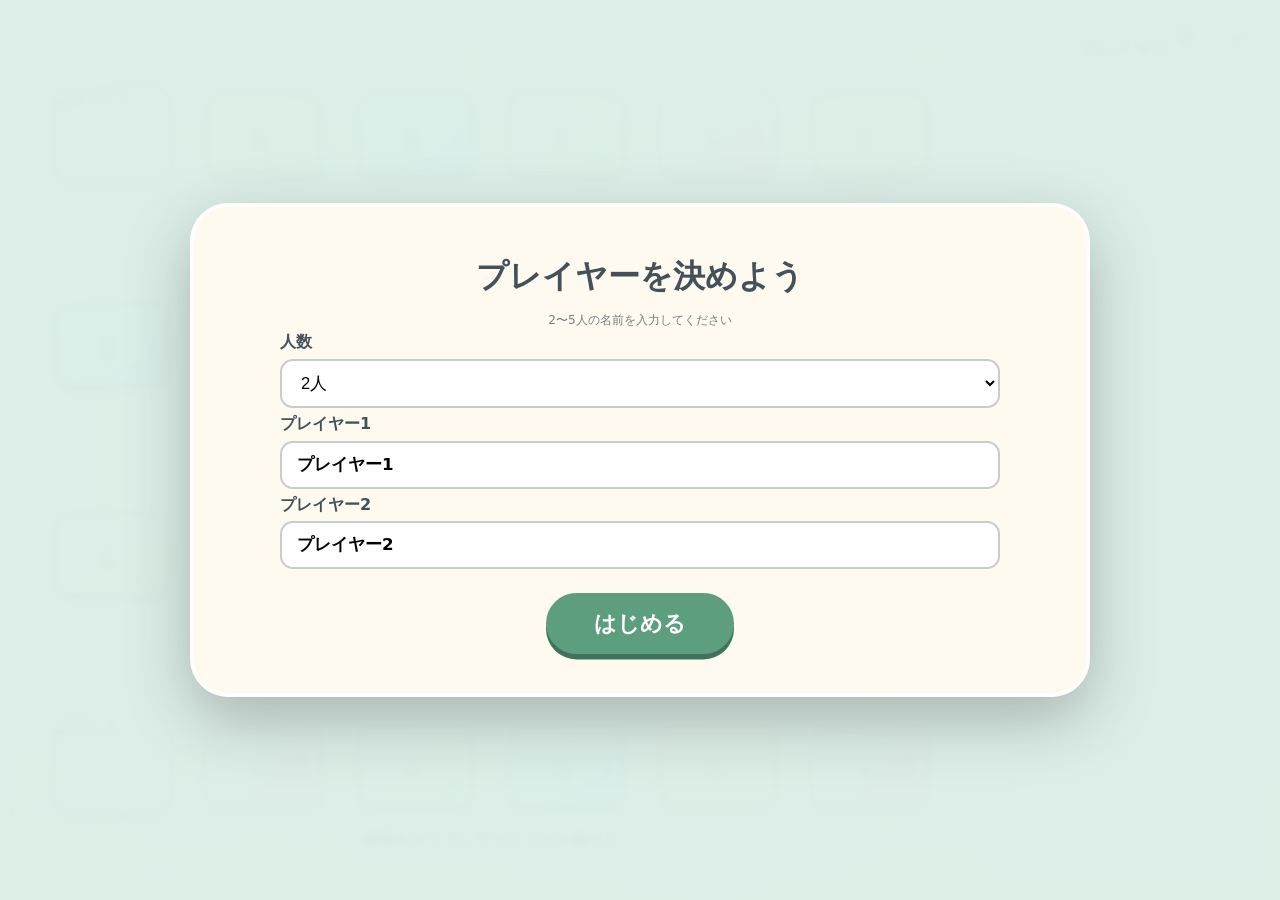
==== commit b6bc5056: "Add files via upload" ====
--- a/index.html
+++ b/index.html
@@ -3,125 +3,110 @@
 <head>
 <meta charset="utf-8">
 <meta name="viewport" content="width=device-width,initial-scale=1,viewport-fit=cover">
-<meta name="theme-color" content="#dff4ff">
-<title>活動きりかえボード V9.2</title>
-<link rel="stylesheet" href="styles-v9.2.css?v=9.2.0">
+<meta name="theme-color" content="#dff4ee">
+<title>SSTすごろく v4.2</title>
+<link rel="stylesheet" href="styles.css?v=4.2">
 </head>
 <body>
-<div class="app">
-<header class="topbar">
-  <div class="brand"><span>☁</span><div><h1>活動きりかえボード</h1><p id="todayLabel">--月--日</p></div></div>
-  <div class="actions">
-    <div class="clock" id="clockText">--:--</div>
-    <button id="soundBtn" type="button" aria-label="音を確認">🔊</button>
-    <button id="fullscreenBtn" type="button" aria-label="全画面表示">⛶</button>
-    <button id="settingsBtn" type="button" aria-label="設定">⚙</button>
+<div id="app">
+  <header class="topbar">
+    <div class="top-actions">
+      <button id="settingsBtn" class="icon-btn" type="button" aria-label="プレイヤー設定">⚙️</button>
+      <button id="resetBtn" class="icon-btn" type="button" aria-label="最初から">↩️</button>
+    </div>
+  </header>
+
+  <main class="main">
+    <section class="board-wrap" id="boardWrap" aria-label="すごろく盤">
+      <svg class="route-line" id="routeLine" aria-hidden="true"></svg>
+      <div class="board" id="board"></div>
+      <div class="tokens" id="tokens"></div>
+      <div class="hint" id="hint">画面をタップしてサイコロを振ろう</div>
+    </section>
+
+    <aside class="players">
+      <h2>プレイヤー</h2>
+      <div class="player-list" id="playerList"></div>
+    </aside>
+  </main>
+
+  <div class="overlay setup show" id="setupOverlay">
+    <div class="modal">
+      <h2>プレイヤーを決めよう</h2>
+      <p class="small">2〜5人の名前を入力してください</p>
+      <div style="width:100%;max-width:720px">
+        <label>人数
+          <select id="playerCount">
+            <option value="2">2人</option><option value="3">3人</option>
+            <option value="4">4人</option><option value="5">5人</option>
+          </select>
+        </label>
+        <div id="nameInputs"></div>
+      </div>
+      <button class="start-btn" id="startBtn" type="button">はじめる</button>
+    </div>
   </div>
-</header>
 
-<main id="board" class="board">
-  <section class="card current-card">
-    <div class="title"><span class="dot blue"></span><h2>いま</h2></div>
-    <div class="current-body">
-      <button id="currentActivityButton" class="activity-button current-activity-button" type="button" aria-label="いまの活動を変更">
-        <img id="currentImg" class="current-img" alt="">
-        <span class="edit-hint">変更</span>
-      </button>
-      <div class="current-info">
-        <div id="currentName" class="current-name"></div>
-        <div id="message" class="message">たのしく すごそう</div>
+  <div class="overlay" id="diceOverlay">
+    <div class="modal" id="diceModal">
+      <h2 id="dicePlayerName">○○さん</h2>
+      <div class="big-die" id="bigDie" aria-label="サイコロ">
+        <i class="pip"></i><i class="pip"></i><i class="pip"></i>
+        <i class="pip"></i><i class="pip"></i><i class="pip"></i>
+        <i class="pip"></i><i class="pip"></i><i class="pip"></i>
+      </div>
+      <p id="diceMessage">サイコロを振っています…</p>
+    </div>
+  </div>
+
+  <div class="overlay" id="confirmOverlay">
+    <div class="modal">
+      <h2 id="confirmName">○○さん</h2>
+      <div class="big-die confirm-die" id="confirmDie">
+        <i class="pip"></i><i class="pip"></i><i class="pip"></i>
+        <i class="pip"></i><i class="pip"></i><i class="pip"></i>
+        <i class="pip"></i><i class="pip"></i><i class="pip"></i>
+      </div>
+      <p style="font-weight:900;font-size:clamp(27px,3vw,57px)">いくつすすめる？</p>
+      <p class="tap-note">画面をタップすると進みます</p>
+    </div>
+  </div>
+
+  <div class="overlay" id="shuffleOverlay">
+    <div class="modal">
+      <h2>お題をえらんでいます</h2>
+      <div class="shuffle-stage">
+        <div class="shuffle-card"></div>
+        <div class="shuffle-card"></div>
+        <div class="shuffle-card"></div>
       </div>
     </div>
-  </section>
+  </div>
 
-  <section class="card next-card">
-    <div class="title"><span class="dot orange"></span><h2>つぎ</h2></div>
-    <div class="next-body">
-      <button id="nextActivityButton" class="activity-button next-activity" type="button" aria-label="つぎの活動と時間を設定">
-        <img id="nextImg" class="next-img" alt="" hidden>
-        <div id="nextPlaceholder" class="next-placeholder">選択してください</div>
-        <div id="nextName" class="next-name"></div>
-        <span class="edit-hint">設定</span>
-      </button>
-      <div class="visual-timer">
-        <svg viewBox="0 0 120 120" aria-hidden="true">
-          <circle class="track" cx="60" cy="60" r="50"/>
-          <circle id="mainProgress" class="progress" cx="60" cy="60" r="50"/>
-        </svg>
-        <div class="timer-center"><div id="mainText">--:--</div><small id="mainSub">開始時間</small></div>
-      </div>
+  <div class="overlay" id="promptOverlay">
+    <div class="modal prompt-card">
+      <button id="closePromptBtn" class="close-btn" type="button" aria-label="お題を閉じる">✕</button>
+      <div class="prompt-badge" id="promptBadge">💬 SST</div>
+      <p class="prompt-text" id="promptText"></p>
     </div>
-    <div class="next-footer">
-      <div id="countTitle" class="count-title">つぎの活動を選んでください</div>
-      <button id="manualTransitionBtn" class="manual-transition" type="button" disabled>この活動に切り替える</button>
+  </div>
+
+  <div class="overlay" id="nextOverlay">
+    <div class="modal">
+      <p class="small">つぎは</p>
+      <h2 class="next-name" id="nextName"></h2>
     </div>
-  </section>
+  </div>
 
-  <section class="card personal-card">
-    <div class="title"><span class="dot purple"></span><h2>こべつタイマー</h2></div>
-    <div class="personal-body">
-      <div class="personal-timer">
-        <svg viewBox="0 0 120 120" aria-hidden="true">
-          <circle class="track" cx="60" cy="60" r="50"/>
-          <circle id="personalProgress" class="personal-progress" cx="60" cy="60" r="50"/>
-        </svg>
-        <div id="personalText" class="personal-text">05:00</div>
-      </div>
-      <div class="personal-controls">
-        <div class="presets">
-          <button data-minutes="1" type="button">1分</button>
-          <button data-minutes="3" type="button">3分</button>
-          <button data-minutes="5" type="button">5分</button>
-          <button data-minutes="10" type="button">10分</button>
-        </div>
-        <div class="controls">
-          <button id="personalStart" class="primary" type="button">スタート</button>
-          <button id="personalReset" type="button">リセット</button>
-        </div>
-      </div>
+  <div class="overlay" id="goalOverlay">
+    <div class="modal">
+      <img class="goal-cracker" src="icon_cracker.png" alt="">
+      <h2 class="goal-title" id="goalName"></h2>
+      <p style="font-weight:900">ゴール！</p>
     </div>
-  </section>
-</main>
-</div>
-
-<div id="transitionOverlay" class="overlay" hidden>
-  <div class="overlay-card">
-    <div class="overlay-title">つぎの じかんです</div>
-    <img id="overlayImg" alt="">
-    <div id="overlayName" class="overlay-name"></div>
   </div>
 </div>
 
-<dialog id="currentDialog">
-<form id="currentForm" method="dialog">
-  <div class="dialog-head"><h2>いまの活動</h2><button id="closeCurrentDialog" type="button">×</button></div>
-  <label>活動を選ぶ<select id="quickCurrentSelect"></select></label>
-  <button class="save" type="submit">変更する</button>
-</form>
-</dialog>
-
-<dialog id="nextDialog">
-<form id="nextForm" method="dialog">
-  <div class="dialog-head"><h2>つぎの活動</h2><button id="closeNextDialog" type="button">×</button></div>
-  <label>活動を選ぶ<select id="quickNextSelect"></select></label>
-  <label>開始時間（未選択でも可）<input id="quickNextStart" type="time"></label>
-  <button class="save" type="submit">設定する</button>
-</form>
-</dialog>
-
-<dialog id="settingsDialog">
-<form id="settingsForm" method="dialog">
-  <div class="dialog-head"><h2>せってい</h2><button id="closeSettings" type="button">×</button></div>
-  <label>いまの活動<select id="currentSelect"></select></label>
-  <label>つぎの活動<select id="nextSelect"></select></label>
-  <label>つぎの開始時間（未選択でも可）<input id="nextStart" type="time"></label>
-  <label>お知らせ<select id="warningMinutes"><option value="1">1分前</option><option value="3">3分前</option><option value="5">5分前</option><option value="10">10分前</option></select></label>
-  <label>音量<input id="volume" type="range" min="0" max="100"></label>
-  <div class="sound-test"><span>活動切り替え音</span><button id="testSound" type="button">🔊 テスト再生</button></div>
-  <div class="sound-test"><span>個別アラーム音</span><button id="testPersonalSound" type="button">🔊 テスト再生</button></div>
-  <button class="save" type="submit">保存する</button>
-</form>
-</dialog>
-<script src="app-v9.2.js?v=9.2.0"></script>
+<script src="app.js?v=4.2"></script>
 </body>
 </html>
--- a/styles.css
+++ b/styles.css
@@ -0,0 +1,518 @@
+:root{
+  --ink:#42515a;
+  --cream:#fffdf6;
+  --line:#8d765f;
+  --panel:#fffaf0;
+  --shadow:0 10px 28px rgba(71,91,99,.16);
+  --intro:#ffe29a;
+  --event:#ffb9cf;
+  --sst:#aeddff;
+  --challenge:#bfe9b4;
+}
+*{box-sizing:border-box}
+html,body{width:100%;height:100%;margin:0;overflow:hidden;overscroll-behavior:none;touch-action:none;font-family:"Hiragino Maru Gothic ProN","Yu Gothic",system-ui,sans-serif;color:var(--ink);background:#dfeee8}
+button,input{font:inherit}
+button{touch-action:manipulation}
+#app{
+  width:100vw;
+  min-height:100dvh;
+  position:relative;
+  overflow:hidden;
+  background-image:
+    linear-gradient(rgba(255,255,255,.08),rgba(255,255,255,.08)),
+    url("background.webp");
+  background-size:cover;
+  background-position:center;
+  background-repeat:no-repeat;
+}
+#app::before{content:none}
+.topbar{
+  position:absolute;
+  z-index:15;
+  top:0;
+  right:0;
+  height:auto;
+  display:flex;
+  justify-content:flex-end;
+  padding:1.1vw 1.3vw 0 0;
+  background:transparent;
+  border:0;
+  box-shadow:none;
+  pointer-events:none;
+}
+.brand{display:flex;align-items:center;gap:.8vw}
+.brand h1{font-size:clamp(20px,2.05vw,38px);margin:0;letter-spacing:.03em}
+.brand .subtitle{font-size:clamp(11px,.95vw,18px);opacity:.72}
+.top-actions{display:flex;gap:.7vw;pointer-events:auto}
+.icon-btn{
+  width:clamp(42px,3.6vw,66px);height:clamp(42px,3.6vw,66px);
+  border:2px solid rgba(73,85,81,.23);border-radius:50%;
+  background:rgba(255,255,255,.78);cursor:pointer;font-size:clamp(19px,1.55vw,29px)
+}
+.main{
+  position:absolute;inset:0;display:grid;
+  grid-template-columns:minmax(0,1fr) minmax(230px,22vw);gap:1.25vw;
+  padding:1.25vw
+}
+.board-wrap{
+  position:relative;min-width:0;border-radius:2.1vw;overflow:hidden;
+  background:rgba(255,255,255,.27);
+  border:4px solid rgba(255,255,255,.72);
+  box-shadow:inset 0 0 0 2px rgba(124,173,185,.10),0 12px 30px rgba(71,91,99,.10)
+}
+.board{
+  position:absolute;inset:0;padding:2.1% 2.6%;
+  display:grid;grid-template-columns:repeat(6,1fr);grid-template-rows:repeat(4,1fr);
+  gap:2.5% 1.7%;align-items:center;justify-items:center
+}
+.route-line{
+  position:absolute;inset:0;width:100%;height:100%;pointer-events:none;opacity:.42
+}
+.space{
+  position:relative;width:min(9.2vw,15.8vh);aspect-ratio:1.38/1;
+  border-radius:17%;border:clamp(2px,.22vw,4px) solid rgba(110,87,65,.72);
+  background:var(--cream);
+  box-shadow:
+    0 .42vw 0 rgba(104,80,55,.24),
+    0 .72vw 1.25vw rgba(64,72,68,.16),
+    inset 0 0 0 clamp(2px,.18vw,4px) rgba(255,255,255,.68);
+  display:flex;align-items:center;justify-content:center;z-index:2;
+  transform:rotate(var(--tilt,0deg));
+  overflow:hidden
+}
+.space::before{
+  content:"";position:absolute;left:8%;right:8%;top:8%;height:18%;
+  border-radius:999px;background:rgba(255,255,255,.48);
+  box-shadow:0 2px 0 rgba(255,255,255,.35);pointer-events:none
+}
+.space::after{
+  content:"";position:absolute;inset:8%;
+  border:2px solid rgba(255,255,255,.62);border-radius:13%;
+  box-shadow:inset 0 0 0 2px rgba(91,71,53,.10);pointer-events:none
+}
+
+.category-icon-img{
+  width:72%;
+  height:72%;
+  object-fit:contain;
+  display:block;
+  position:relative;
+  z-index:2;
+  filter:drop-shadow(0 2px 1px rgba(80,70,55,.18));
+  pointer-events:none;
+}
+.prompt-category-icon{
+  width:1.45em;
+  height:1.45em;
+  object-fit:contain;
+  vertical-align:-.32em;
+  margin-right:.28em;
+}
+
+.space .icon{
+  position:relative;z-index:1;font-size:clamp(22px,3.1vw,58px);line-height:1;
+  filter:drop-shadow(0 2px 0 rgba(255,255,255,.85))
+}
+.space.start,.space.goal{background:linear-gradient(145deg,#fff9cc,#ffe78e)}
+
+.space.intro{background:linear-gradient(145deg,#fff2bd,var(--intro))}
+.space.event{background:linear-gradient(145deg,#ffdbe7,var(--event))}
+.space.sst{background:linear-gradient(145deg,#ddf3ff,var(--sst))}
+.space.challenge{background:linear-gradient(145deg,#e3f7dd,var(--challenge))}
+.tokens{position:absolute;inset:0;z-index:4;pointer-events:none}
+.token{
+  --x:50%;--y:50%;
+  position:absolute;left:var(--x);top:var(--y);width:clamp(37px,3.9vw,72px);aspect-ratio:1;
+  transform:translate(-50%,-67%);
+  border-radius:50% 50% 46% 46%;
+  border:clamp(3px,.28vw,5px) solid white;
+  box-shadow:0 .35vw .7vw rgba(38,46,44,.3);
+  display:flex;align-items:center;justify-content:center;
+  font-size:clamp(20px,2.25vw,42px);font-weight:900;color:white;
+  transition:left .42s cubic-bezier(.22,.8,.28,1),top .42s cubic-bezier(.22,.8,.28,1);
+}
+.token::after{
+  content:"";position:absolute;width:44%;height:20%;bottom:-16%;left:28%;
+  border-radius:50%;background:rgba(47,55,52,.22);filter:blur(2px)
+}
+.token.pulse{animation:tokenHop .42s ease}
+@keyframes tokenHop{50%{transform:translate(-50%,-92%) scale(1.08)}}
+
+.players{
+  border-radius:2vw;padding:1.1vw;background:rgba(255,253,246,.88);
+  border:4px solid rgba(255,255,255,.74);backdrop-filter:blur(6px);overflow:hidden;
+  box-shadow:0 12px 28px rgba(71,91,99,.10)
+}
+.players h2{margin:.25vw 0 .9vw;font-size:clamp(17px,1.5vw,29px);text-align:center}
+.player-list{display:flex;flex-direction:column;gap:.72vw}
+.player-card{
+  display:grid;grid-template-columns:auto minmax(0,1fr) auto;align-items:center;gap:.72vw;
+  min-height:clamp(60px,7.2vh,86px);padding:.55vw .7vw;border-radius:1.25vw;
+  background:linear-gradient(145deg,rgba(255,255,255,.96),rgba(255,248,232,.88));
+  border:3px solid rgba(232,205,164,.42);
+  box-shadow:0 4px 10px rgba(84,99,102,.08);
+  transition:.25s
+}
+.player-card.active{border-color:#7b62c7;background:#fff;box-shadow:0 0 0 4px rgba(123,98,199,.12),0 5px 12px rgba(84,99,102,.10)}
+.player-card.finished{opacity:.64}
+.player-dot{width:clamp(37px,3.2vw,58px);aspect-ratio:1;border-radius:50%;border:3px solid #fff;box-shadow:0 2px 5px #9997}
+.player-name{font-size:clamp(14px,1.35vw,25px);font-weight:900;overflow:hidden;text-overflow:ellipsis;white-space:nowrap}
+.status{font-size:clamp(12px,.95vw,17px);opacity:.68}
+.turn-chip{
+  display:none;padding:.24em .5em;border-radius:999px;background:#7758bc;color:white;
+  font-size:clamp(10px,.8vw,15px);font-weight:900
+}
+.player-card.active .turn-chip{display:block}
+
+.hint{
+  position:absolute;z-index:10;left:50%;bottom:2.3%;transform:translateX(-50%);
+  padding:.55em 1.25em;border-radius:999px;background:rgba(255,250,240,.92);
+  box-shadow:var(--shadow);font-weight:900;font-size:clamp(14px,1.25vw,23px);
+  transition:.2s;pointer-events:none
+}
+.hint.hidden{opacity:0;transform:translate(-50%,15px)}
+
+.overlay{
+  position:absolute;inset:0;z-index:40;background:rgba(36,43,41,.36);
+  display:flex;align-items:center;justify-content:center;padding:3vw;
+  opacity:0;visibility:hidden;transition:.22s;backdrop-filter:blur(3px)
+}
+.overlay.show{opacity:1;visibility:visible}
+.modal{
+  width:min(840px,75vw);min-height:min(500px,69vh);border-radius:3vw;
+  background:rgba(255,250,240,.97);box-shadow:0 22px 65px rgba(25,30,28,.28);
+  border:4px solid rgba(255,255,255,.85);display:flex;flex-direction:column;
+  align-items:center;justify-content:center;text-align:center;padding:3vw;position:relative
+}
+.modal h2{font-size:clamp(28px,3vw,58px);margin:.3em 0}
+.modal p{font-size:clamp(17px,1.65vw,31px);margin:.25em 0}
+.big-die{
+  width:clamp(220px,24vw,400px);aspect-ratio:1;border-radius:18%;
+  background:#fff;border:clamp(5px,.55vw,10px) solid #5c5f5e;
+  box-shadow:0 1.1vw 0 #c4c8c7,0 2vw 3vw rgba(35,39,38,.2);
+  display:grid;grid-template-columns:repeat(3,1fr);grid-template-rows:repeat(3,1fr);
+  padding:14%;gap:5%;margin:1vw
+}
+.pip{width:66%;aspect-ratio:1;border-radius:50%;background:#464d4b;align-self:center;justify-self:center;opacity:0}
+.pip.on{opacity:1}
+.big-die.rolling{animation:roll .18s linear infinite}
+@keyframes roll{0%{transform:rotate(-5deg) scale(.98)}50%{transform:rotate(5deg) scale(1.03)}100%{transform:rotate(-5deg) scale(.98)}}
+.tap-note{margin-top:1.4em!important;font-weight:900;color:#6f5da6}
+.confirm-die{transform:scale(.88);margin:-1vw 0}
+.shuffle-stage{display:flex;align-items:center;justify-content:center;height:270px;width:100%;position:relative}
+.shuffle-card{
+  --card-color:#bfe8ff;
+  position:absolute;width:clamp(150px,16vw,250px);aspect-ratio:.72;border-radius:1.5vw;
+  border:clamp(5px,.45vw,8px) solid #fff;box-shadow:0 12px 25px rgba(42,48,46,.22);
+  background:
+    repeating-linear-gradient(45deg,rgba(255,255,255,.22) 0 8px,transparent 8px 16px),
+    repeating-linear-gradient(-45deg,rgba(255,255,255,.12) 0 8px,transparent 8px 16px),
+    var(--card-color);
+}
+.shuffle-card::before{
+  content:"";position:absolute;inset:8%;border:3px solid rgba(255,255,255,.9);border-radius:1vw;
+  box-shadow:inset 0 0 0 3px rgba(73,72,66,.12)
+}
+.shuffle-card::after{
+  content:"✦";position:absolute;inset:0;display:flex;align-items:center;justify-content:center;
+  color:rgba(255,255,255,.94);font-size:clamp(46px,5.2vw,88px);text-shadow:0 3px 0 rgba(73,72,66,.16)
+}
+.shuffle-card:nth-child(1){animation:shuffle1 .72s ease-in-out infinite}
+.shuffle-card:nth-child(2){animation:shuffle2 .72s ease-in-out infinite}
+.shuffle-card:nth-child(3){animation:shuffle3 .72s ease-in-out infinite}
+@keyframes shuffle1{0%,100%{transform:translateX(-42%) rotate(-8deg)}50%{transform:translateX(38%) rotate(7deg)}}
+@keyframes shuffle2{0%,100%{transform:translateX(0) rotate(2deg)}50%{transform:translateX(-35%) rotate(-5deg)}}
+@keyframes shuffle3{0%,100%{transform:translateX(42%) rotate(8deg)}50%{transform:translateX(0) rotate(1deg)}}
+.prompt-card{justify-content:flex-start;padding-top:2.2vw}
+.prompt-badge{font-size:clamp(18px,1.55vw,29px);font-weight:900;padding:.4em .9em;border-radius:999px;background:#e7defc}
+.prompt-text{
+  font-size:clamp(28px,3vw,56px)!important;line-height:1.45;font-weight:900;
+  margin:auto 1vw!important
+}
+.close-btn{
+  position:absolute;right:1.3vw;top:1.3vw;width:clamp(52px,4.6vw,78px);aspect-ratio:1;
+  border-radius:50%;border:0;background:#e56a6a;color:white;font-size:clamp(24px,2.3vw,43px);
+  cursor:pointer;box-shadow:0 .35vw 0 #a64a4a
+}
+.next-name{font-size:clamp(46px,6vw,110px)!important;line-height:1.2}
+.goal-title{font-size:clamp(38px,4.5vw,84px)!important}
+.confetti{font-size:clamp(50px,7vw,120px)}
+.setup{z-index:60;background:rgba(220,238,232,.97)}
+.setup .modal{width:min(900px,88vw);min-height:auto;max-height:90vh;overflow:auto;justify-content:flex-start}
+.setup h2{font-size:clamp(25px,2.5vw,48px)}
+.setup-row{display:grid;grid-template-columns:1fr 1fr;gap:1vw;width:100%;margin:.45vw 0}
+.setup label{display:flex;flex-direction:column;text-align:left;font-weight:900;gap:.35em}
+.setup input,.setup select{
+  width:100%;border:2px solid #c6cec9;background:#fff;border-radius:1vw;padding:.75em .9em;
+  font-size:clamp(16px,1.3vw,24px)
+}
+.start-btn{
+  margin-top:1.4vw;border:0;border-radius:999px;background:#5d9e7e;color:white;
+  padding:.75em 2.2em;font-size:clamp(20px,1.7vw,32px);font-weight:900;
+  box-shadow:0 .42vw 0 #3f745c;cursor:pointer
+}
+.small{font-size:clamp(12px,.95vw,18px)!important;opacity:.72}
+
+@media (orientation:portrait) and (max-width:900px){
+  html,body{
+    width:100%;
+    height:auto;
+    min-height:100%;
+    overflow-x:hidden;
+    overflow-y:auto;
+    overscroll-behavior-y:auto;
+    touch-action:pan-y;
+    -webkit-overflow-scrolling:touch;
+  }
+  #app{
+    width:100%;
+    height:auto;
+    min-height:100dvh;
+    overflow:visible;
+    padding-top:72px;
+  }
+  .topbar{
+    position:fixed;
+    height:72px;
+    padding:0 10px;
+  }
+  .brand h1{font-size:24px}
+  .brand .subtitle{display:none}
+  .top-actions{gap:6px}
+  .icon-btn{width:48px;height:48px;font-size:22px}
+  .main{
+    position:relative;
+    inset:auto;
+    display:flex;
+    flex-direction:column;
+    gap:12px;
+    padding:12px;
+  }
+  .board-wrap{
+    width:100%;
+    height:720px;
+    min-height:720px;
+    border-radius:18px;
+    overflow:hidden;
+  }
+  .players{
+    width:100%;
+    min-height:auto;
+    padding:12px;
+    border-radius:18px;
+    overflow:visible;
+  }
+  .player-list{
+    display:grid;
+    grid-template-columns:1fr 1fr;
+    gap:8px;
+  }
+  .player-card{
+    min-height:70px;
+    padding:8px;
+    border-radius:14px;
+  }
+  .space{
+    width:min(15vw,72px);
+  }
+  .space .icon{font-size:clamp(24px,8vw,40px)}
+  .hint{
+    position:absolute;
+    bottom:14px;
+    max-width:80%;
+    text-align:center;
+  }
+  .overlay{
+    position:fixed;
+  }
+}
+
+@media (max-aspect-ratio: 4/3){
+  .main{grid-template-columns:minmax(0,1fr) minmax(190px,27vw)}
+  .brand .subtitle{display:none}
+}
+
+@media (orientation:portrait) and (max-width:900px){
+  html,body{
+    height:auto;
+    min-height:100%;
+    overflow-x:hidden;
+    overflow-y:auto;
+    touch-action:pan-y;
+    overscroll-behavior-y:auto;
+    -webkit-overflow-scrolling:touch;
+    background:#dff3fb;
+  }
+  #app{
+    width:100%;
+    min-height:100dvh;
+    height:auto;
+    overflow:visible;
+    padding-top:calc(62px + env(safe-area-inset-top));
+    padding-bottom:calc(18px + env(safe-area-inset-bottom));
+    background-attachment:scroll;
+  }
+  .topbar{
+    position:fixed;
+    height:calc(62px + env(safe-area-inset-top));
+    padding:
+      env(safe-area-inset-top)
+      10px
+      0;
+    z-index:50;
+  }
+  .brand{gap:8px;min-width:0}
+  .brand h1{
+    font-size:clamp(19px,6vw,25px);
+    line-height:1.12;
+    white-space:normal;
+  }
+  .brand .subtitle{display:none}
+  .top-actions{flex:0 0 auto;gap:6px}
+  .icon-btn{width:44px;height:44px;font-size:20px}
+  .main{
+    position:relative;
+    inset:auto;
+    display:flex;
+    flex-direction:column;
+    gap:12px;
+    padding:10px;
+  }
+  .board-wrap{
+    width:100%;
+    height:auto;
+    min-height:0;
+    aspect-ratio:0.78;
+    border-radius:18px;
+    overflow:hidden;
+  }
+  .board{
+    padding:4% 2.2%;
+    gap:4.8% 1.2%;
+  }
+  .space{
+    width:min(14.4vw,64px);
+    border-width:2px;
+    box-shadow:
+      0 3px 0 rgba(104,80,55,.22),
+      0 5px 10px rgba(64,72,68,.13),
+      inset 0 0 0 2px rgba(255,255,255,.68);
+  }
+  .space .icon{font-size:32px}
+  .token{
+    width:clamp(34px,10vw,44px);
+    height:clamp(34px,10vw,44px);
+  }
+  .players{
+    width:100%;
+    padding:12px;
+    border-radius:18px;
+    overflow:visible;
+  }
+  .players h2{font-size:23px;margin:0 0 8px}
+  .player-list{
+    display:grid;
+    grid-template-columns:1fr 1fr;
+    gap:8px;
+  }
+  .player-card{
+    min-height:68px;
+    padding:8px;
+  }
+  .player-name{font-size:17px}
+  .player-status{font-size:13px}
+  .hint{
+    bottom:10px;
+    max-width:82%;
+    padding:10px 16px;
+    font-size:17px;
+  }
+  .modal-card{
+    width:min(94vw,620px);
+    max-height:86dvh;
+    overflow:auto;
+  }
+}
+
+.space.start,.space.goal{
+  background:rgba(255,255,255,.52);
+  overflow:visible;
+}
+.endpoint-icon{
+  position:relative;
+  z-index:3;
+  width:112%;
+  height:112%;
+  object-fit:contain;
+  display:block;
+  filter:drop-shadow(0 4px 4px rgba(76,68,52,.18));
+  pointer-events:none;
+}
+.goal-cracker{
+  width:clamp(150px,22vw,340px);
+  max-height:38vh;
+  object-fit:contain;
+  filter:drop-shadow(0 10px 15px rgba(70,55,35,.18));
+}
+
+@media (orientation:portrait) and (max-width:900px){
+  #app{
+    padding-top:0!important;
+  }
+  .topbar{
+    position:fixed;
+    height:auto;
+    padding:calc(env(safe-area-inset-top) + 8px) 9px 0 0;
+  }
+  .main{
+    padding-top:calc(env(safe-area-inset-top) + 62px);
+  }
+}
+
+
+/* v4.2：大型モニターでサイコロの出目を見やすくする */
+@media (min-width:1200px) and (orientation:landscape){
+  .big-die{
+    width:clamp(320px,28vw,500px);
+    border-width:clamp(8px,.7vw,12px);
+    padding:13%;
+    gap:4%;
+    margin:1.2vw;
+  }
+
+  .pip{
+    width:70%;
+  }
+
+  .confirm-die{
+    transform:scale(.92);
+    margin:-.5vw 0;
+  }
+
+  #diceModal h2,
+  #confirmOverlay .modal h2{
+    font-size:clamp(42px,3.8vw,72px);
+  }
+
+  #diceMessage,
+  #confirmOverlay .modal > p{
+    font-size:clamp(28px,2.2vw,42px);
+  }
+}
+
+/* iPhoneでは従来どおり画面内に収める */
+@media (orientation:portrait) and (max-width:900px){
+  .big-die{
+    width:clamp(190px,58vw,270px);
+    padding:14%;
+  }
+
+  .pip{
+    width:62%;
+  }
+
+  .confirm-die{
+    transform:scale(.78);
+    margin:-18px 0;
+  }
+}
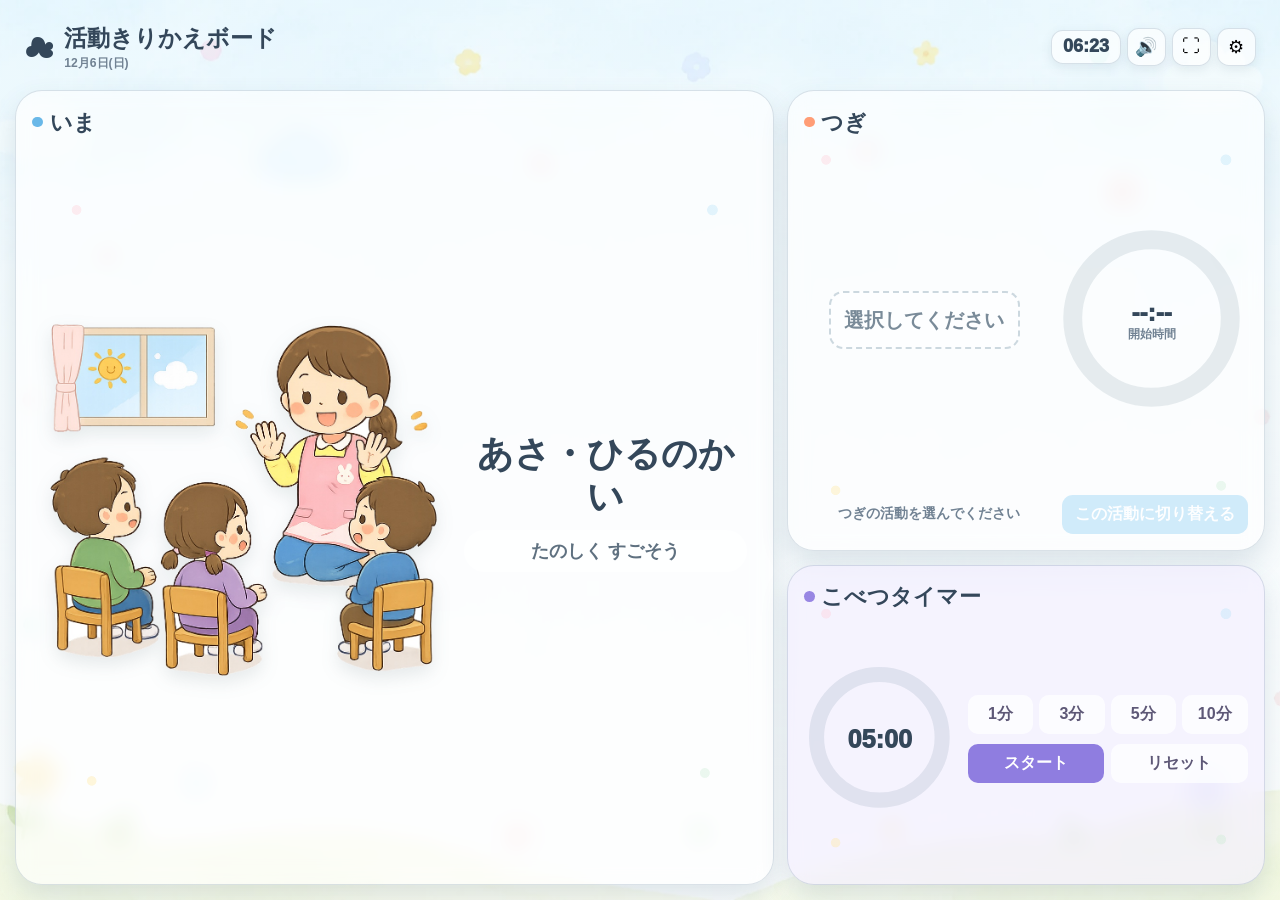
==== commit 448a49ff: "Add files via upload" ====
--- a/index.html
+++ b/index.html
@@ -3,110 +3,125 @@
 <head>
 <meta charset="utf-8">
 <meta name="viewport" content="width=device-width,initial-scale=1,viewport-fit=cover">
-<meta name="theme-color" content="#dff4ee">
-<title>SSTすごろく v4.2</title>
-<link rel="stylesheet" href="styles.css?v=4.2">
+<meta name="theme-color" content="#dff4ff">
+<title>活動きりかえボード V9.3.2</title>
+<link rel="stylesheet" href="styles-v9.3.2.css?v=9.3.2">
 </head>
 <body>
-<div id="app">
-  <header class="topbar">
-    <div class="top-actions">
-      <button id="settingsBtn" class="icon-btn" type="button" aria-label="プレイヤー設定">⚙️</button>
-      <button id="resetBtn" class="icon-btn" type="button" aria-label="最初から">↩️</button>
-    </div>
-  </header>
+<div class="app">
+<header class="topbar">
+  <div class="brand"><span>☁</span><div><h1>活動きりかえボード</h1><p id="todayLabel">--月--日</p></div></div>
+  <div class="actions">
+    <div class="clock" id="clockText">--:--</div>
+    <button id="soundBtn" type="button" aria-label="音を確認">🔊</button>
+    <button id="fullscreenBtn" type="button" aria-label="全画面表示">⛶</button>
+    <button id="settingsBtn" type="button" aria-label="設定">⚙</button>
+  </div>
+</header>
 
-  <main class="main">
-    <section class="board-wrap" id="boardWrap" aria-label="すごろく盤">
-      <svg class="route-line" id="routeLine" aria-hidden="true"></svg>
-      <div class="board" id="board"></div>
-      <div class="tokens" id="tokens"></div>
-      <div class="hint" id="hint">画面をタップしてサイコロを振ろう</div>
-    </section>
-
-    <aside class="players">
-      <h2>プレイヤー</h2>
-      <div class="player-list" id="playerList"></div>
-    </aside>
-  </main>
-
-  <div class="overlay setup show" id="setupOverlay">
-    <div class="modal">
-      <h2>プレイヤーを決めよう</h2>
-      <p class="small">2〜5人の名前を入力してください</p>
-      <div style="width:100%;max-width:720px">
-        <label>人数
-          <select id="playerCount">
-            <option value="2">2人</option><option value="3">3人</option>
-            <option value="4">4人</option><option value="5">5人</option>
-          </select>
-        </label>
-        <div id="nameInputs"></div>
-      </div>
-      <button class="start-btn" id="startBtn" type="button">はじめる</button>
-    </div>
-  </div>
-
-  <div class="overlay" id="diceOverlay">
-    <div class="modal" id="diceModal">
-      <h2 id="dicePlayerName">○○さん</h2>
-      <div class="big-die" id="bigDie" aria-label="サイコロ">
-        <i class="pip"></i><i class="pip"></i><i class="pip"></i>
-        <i class="pip"></i><i class="pip"></i><i class="pip"></i>
-        <i class="pip"></i><i class="pip"></i><i class="pip"></i>
-      </div>
-      <p id="diceMessage">サイコロを振っています…</p>
-    </div>
-  </div>
-
-  <div class="overlay" id="confirmOverlay">
-    <div class="modal">
-      <h2 id="confirmName">○○さん</h2>
-      <div class="big-die confirm-die" id="confirmDie">
-        <i class="pip"></i><i class="pip"></i><i class="pip"></i>
-        <i class="pip"></i><i class="pip"></i><i class="pip"></i>
-        <i class="pip"></i><i class="pip"></i><i class="pip"></i>
-      </div>
-      <p style="font-weight:900;font-size:clamp(27px,3vw,57px)">いくつすすめる？</p>
-      <p class="tap-note">画面をタップすると進みます</p>
-    </div>
-  </div>
-
-  <div class="overlay" id="shuffleOverlay">
-    <div class="modal">
-      <h2>お題をえらんでいます</h2>
-      <div class="shuffle-stage">
-        <div class="shuffle-card"></div>
-        <div class="shuffle-card"></div>
-        <div class="shuffle-card"></div>
+<main id="board" class="board">
+  <section class="card current-card">
+    <div class="title"><span class="dot blue"></span><h2>いま</h2></div>
+    <div class="current-body">
+      <button id="currentActivityButton" class="activity-button current-activity-button" type="button" aria-label="いまの活動を変更">
+        <img id="currentImg" class="current-img" alt="">
+        <span class="edit-hint">変更</span>
+      </button>
+      <div class="current-info">
+        <div id="currentName" class="current-name"></div>
+        <div id="message" class="message">たのしく すごそう</div>
       </div>
     </div>
-  </div>
+  </section>
 
-  <div class="overlay" id="promptOverlay">
-    <div class="modal prompt-card">
-      <button id="closePromptBtn" class="close-btn" type="button" aria-label="お題を閉じる">✕</button>
-      <div class="prompt-badge" id="promptBadge">💬 SST</div>
-      <p class="prompt-text" id="promptText"></p>
+  <section class="card next-card">
+    <div class="title"><span class="dot orange"></span><h2>つぎ</h2></div>
+    <div class="next-body">
+      <button id="nextActivityButton" class="activity-button next-activity" type="button" aria-label="つぎの活動と時間を設定">
+        <img id="nextImg" class="next-img" alt="" hidden>
+        <div id="nextPlaceholder" class="next-placeholder">選択してください</div>
+        <div id="nextName" class="next-name"></div>
+        <span class="edit-hint">設定</span>
+      </button>
+      <div class="visual-timer">
+        <svg viewBox="0 0 120 120" aria-hidden="true">
+          <circle class="track" cx="60" cy="60" r="50"/>
+          <circle id="mainProgress" class="progress" cx="60" cy="60" r="50"/>
+        </svg>
+        <div class="timer-center"><div id="mainText">--:--</div><small id="mainSub">開始時間</small></div>
+      </div>
     </div>
-  </div>
+    <div class="next-footer">
+      <div id="countTitle" class="count-title">つぎの活動を選んでください</div>
+      <button id="manualTransitionBtn" class="manual-transition" type="button" disabled>この活動に切り替える</button>
+    </div>
+  </section>
 
-  <div class="overlay" id="nextOverlay">
-    <div class="modal">
-      <p class="small">つぎは</p>
-      <h2 class="next-name" id="nextName"></h2>
+  <section class="card personal-card">
+    <div class="title"><span class="dot purple"></span><h2>こべつタイマー</h2></div>
+    <div class="personal-body">
+      <div class="personal-timer">
+        <svg viewBox="0 0 120 120" aria-hidden="true">
+          <circle class="track" cx="60" cy="60" r="50"/>
+          <circle id="personalProgress" class="personal-progress" cx="60" cy="60" r="50"/>
+        </svg>
+        <div id="personalText" class="personal-text">05:00</div>
+      </div>
+      <div class="personal-controls">
+        <div class="presets">
+          <button data-minutes="1" type="button">1分</button>
+          <button data-minutes="3" type="button">3分</button>
+          <button data-minutes="5" type="button">5分</button>
+          <button data-minutes="10" type="button">10分</button>
+        </div>
+        <div class="controls">
+          <button id="personalStart" class="primary" type="button">スタート</button>
+          <button id="personalReset" type="button">リセット</button>
+        </div>
+      </div>
     </div>
-  </div>
+  </section>
+</main>
+</div>
 
-  <div class="overlay" id="goalOverlay">
-    <div class="modal">
-      <img class="goal-cracker" src="icon_cracker.png" alt="">
-      <h2 class="goal-title" id="goalName"></h2>
-      <p style="font-weight:900">ゴール！</p>
-    </div>
+<div id="transitionOverlay" class="overlay" hidden>
+  <div class="overlay-card">
+    <div class="overlay-title">つぎの じかんです</div>
+    <img id="overlayImg" alt="">
+    <div id="overlayName" class="overlay-name"></div>
   </div>
 </div>
 
-<script src="app.js?v=4.2"></script>
+<dialog id="currentDialog">
+<form id="currentForm" method="dialog">
+  <div class="dialog-head"><h2>いまの活動</h2><button id="closeCurrentDialog" type="button">×</button></div>
+  <label>活動を選ぶ<select id="quickCurrentSelect"></select></label>
+  <button class="save" type="submit">変更する</button>
+</form>
+</dialog>
+
+<dialog id="nextDialog">
+<form id="nextForm" method="dialog">
+  <div class="dialog-head"><h2>つぎの活動</h2><button id="closeNextDialog" type="button">×</button></div>
+  <label>活動を選ぶ<select id="quickNextSelect"></select></label>
+  <label>開始時間（未選択でも可）<input id="quickNextStart" type="time"></label>
+  <button class="save" type="submit">設定する</button>
+</form>
+</dialog>
+
+<dialog id="settingsDialog">
+<form id="settingsForm" method="dialog">
+  <div class="dialog-head"><h2>せってい</h2><button id="closeSettings" type="button">×</button></div>
+  <label>いまの活動<select id="currentSelect"></select></label>
+  <label>つぎの活動<select id="nextSelect"></select></label>
+  <label>つぎの開始時間（未選択でも可）<input id="nextStart" type="time"></label>
+  <label>お知らせ<select id="warningMinutes"><option value="1">1分前</option><option value="3">3分前</option><option value="5">5分前</option><option value="10">10分前</option></select></label>
+  <label>音量<input id="volume" type="range" min="0" max="100"></label>
+  <div class="sound-test"><span>活動切り替え音</span><button id="testSound" type="button">🔊 テスト再生</button></div>
+  <div class="sound-test"><span>個別アラーム音</span><button id="testPersonalSound" type="button">🔊 テスト再生</button></div>
+  <button class="save" type="submit">保存する</button>
+</form>
+</dialog>
+<script src="app-v9.3.2.js?v=9.3.2"></script>
 </body>
 </html>
--- a/styles-v9.3.2.css
+++ b/styles-v9.3.2.css
@@ -0,0 +1,75 @@
+:root{--ink:#34475a;--line:rgba(90,125,150,.22);--shadow:0 1.4vmin 3vmin rgba(70,105,130,.16)}
+*{box-sizing:border-box}html,body{margin:0;min-height:100%;font-family:-apple-system,BlinkMacSystemFont,"Yu Gothic",sans-serif;color:var(--ink)}
+body{min-height:100svh;background:linear-gradient(rgba(225,246,255,.42),rgba(248,252,255,.48)),url("background.webp?v=9.0.0") center/cover fixed;overflow:hidden}
+button,input,select{font:inherit}button{cursor:pointer}.app{min-height:100svh;padding:1.7vmin;display:grid;grid-template-rows:auto 1fr;gap:1.3vmin}
+.topbar{display:flex;align-items:center;justify-content:space-between;padding:.7vmin 1vmin}.brand{display:flex;align-items:center;gap:1vmin}.brand>span{font-size:3.4vmin}.brand h1{margin:0;font-size:2.6vmin}.brand p{margin:.2vmin 0 0;font-size:1.35vmin;font-weight:700;color:#718293}
+.actions{display:flex;align-items:center;gap:.7vmin}.actions button,.clock{border:1px solid var(--line);background:rgba(255,255,255,.65);border-radius:1.3vmin;box-shadow:0 .4vmin 1.2vmin rgba(60,90,110,.1)}.actions button{width:4.3vmin;height:4.3vmin;font-size:2vmin}.clock{padding:.65vmin 1.2vmin;font-size:2vmin;font-weight:950}
+.board{min-height:0;display:grid;grid-template-columns:minmax(0,1.35fr) minmax(0,.85fr);grid-template-rows:minmax(0,1.18fr) minmax(0,.82fr);grid-template-areas:"current next" "current personal";gap:1.5vmin;transition:grid-template-columns .65s ease}
+.board.attention-mode{grid-template-areas:"next current" "next personal"}
+.current-card{grid-area:current}.next-card{grid-area:next}.personal-card{grid-area:personal}
+.card{position:relative;min-height:0;border:1px solid var(--line);border-radius:3vmin;box-shadow:var(--shadow);backdrop-filter:blur(10px);overflow:hidden;transition:transform .55s ease,background .55s ease}
+.card:after{content:"";position:absolute;inset:0;pointer-events:none;background:radial-gradient(circle at 8% 15%,rgba(255,205,215,.36) 0 .5vmin,transparent .58vmin),radial-gradient(circle at 92% 15%,rgba(178,224,246,.35) 0 .55vmin,transparent .64vmin),radial-gradient(circle at 10% 87%,rgba(255,225,135,.30) 0 .48vmin,transparent .57vmin),radial-gradient(circle at 91% 86%,rgba(188,232,199,.28) 0 .5vmin,transparent .59vmin)}.card>*{position:relative;z-index:1}
+.current-card,.next-card{background:rgba(255,255,255,.58);padding:1.8vmin;display:grid;grid-template-rows:auto 1fr}.next-card{grid-template-rows:auto 1fr auto}.personal-card{background:rgba(242,238,255,.63);padding:1.8vmin;display:grid;grid-template-rows:auto 1fr}
+.board.attention-mode .next-card{background:rgba(255,250,245,.78)}
+.title{display:flex;align-items:center;gap:.7vmin}.title h2{margin:0;font-size:2.4vmin}.dot{width:1.2vmin;height:1.2vmin;border-radius:50%}.blue{background:#69b8e8}.orange{background:#ff9d76}.purple{background:#9886e3}
+.current-body{min-height:0;display:grid;grid-template-columns:minmax(0,1fr) minmax(17vmin,.7fr);align-items:center;gap:2vmin;padding:1vmin}.current-info{text-align:center}.current-name{font-size:4vmin;font-weight:950;line-height:1.2}.message{margin-top:1.3vmin;padding:1vmin 1.4vmin;border-radius:999px;background:rgba(255,255,255,.64);font-size:2vmin;font-weight:850;color:#5f7180}
+.activity-button{position:relative;border:0;background:transparent;padding:0;min-width:0;min-height:0;color:inherit;border-radius:2vmin}.activity-button:focus-visible{outline:.45vmin solid rgba(61,155,207,.45);outline-offset:.3vmin}.current-activity-button{width:100%;height:100%}.current-img,.next-img{width:100%;height:100%;object-fit:contain;filter:drop-shadow(0 .8vmin 1vmin rgba(60,80,90,.12))}.current-img{max-height:66vh}.edit-hint{position:absolute;right:.7vmin;bottom:.7vmin;padding:.45vmin .8vmin;border-radius:999px;background:rgba(52,71,90,.66);color:white;font-size:1.2vmin;font-weight:900;opacity:0;transition:opacity .2s ease}.activity-button:hover .edit-hint,.activity-button:focus-visible .edit-hint{opacity:1}
+.next-body{min-height:0;display:grid;grid-template-columns:minmax(0,1fr) minmax(15vmin,.8fr);align-items:center;gap:1.3vmin;padding-top:1vmin}.next-activity{height:100%;display:grid;grid-template-rows:1fr auto;place-items:center;text-align:center}.next-img{max-height:27vh}.next-name{font-size:2.7vmin;font-weight:950}.next-placeholder{align-self:center;padding:1.5vmin;border:2px dashed rgba(90,125,150,.3);border-radius:1.6vmin;font-size:2.2vmin;font-weight:900;color:#7a8b99;background:rgba(255,255,255,.44)}
+.visual-timer,.personal-timer{position:relative;width:100%;max-width:21vmin;aspect-ratio:1;margin:auto}.visual-timer svg,.personal-timer svg{width:100%;height:100%;transform:rotate(-90deg)}.track{fill:none;stroke:rgba(100,125,145,.15);stroke-width:12}.progress,.personal-progress{fill:none;stroke:#ff7f6e;stroke-width:12;stroke-linecap:round;stroke-dasharray:314.159;stroke-dashoffset:314.159;transition:stroke-dashoffset .35s linear}.personal-progress{stroke:#8f7de0}.timer-center,.personal-text{position:absolute;inset:0;display:grid;place-content:center;text-align:center}.timer-center div{font-size:2.7vmin;font-weight:950}.timer-center small{font-size:1.3vmin;font-weight:800;color:#718293}.count-title{text-align:center;font-size:1.5vmin;font-weight:850;color:#718293}
+.personal-body{min-height:0;display:grid;grid-template-columns:minmax(13vmin,.7fr) minmax(0,1.3fr);align-items:center;gap:1.4vmin}.personal-text{font-size:2.8vmin;font-weight:950}.personal-controls{display:grid;gap:1.1vmin}.presets{display:grid;grid-template-columns:repeat(4,1fr);gap:.65vmin}.controls{display:grid;grid-template-columns:1fr 1fr;gap:.8vmin}.presets button,.controls button{border:0;border-radius:1.1vmin;padding:1vmin;font-weight:900;background:rgba(255,255,255,.74);color:#5e5877}.controls .primary{background:#8f7de0;color:white}
+.board.attention-mode .next-body{grid-template-columns:minmax(0,1.2fr) minmax(18vmin,.8fr)}.board.attention-mode .next-img{max-height:62vh}.board.attention-mode .next-name{font-size:4vmin}.board.attention-mode .next-placeholder{font-size:3vmin}.board.attention-mode .current-body{grid-template-columns:1fr;grid-template-rows:minmax(0,1fr) auto;gap:.5vmin}.board.attention-mode .current-img{max-height:25vh}.board.attention-mode .current-name{font-size:2.5vmin}.board.attention-mode .message{font-size:1.45vmin;margin-top:.6vmin}.board.attention-mode .visual-timer{max-width:25vmin}.board.attention-mode .timer-center div{font-size:3.2vmin}
+.overlay{position:fixed;inset:0;z-index:50;background:rgba(45,60,75,.46);display:grid;place-items:center;backdrop-filter:blur(8px)}.overlay[hidden]{display:none}.overlay-card{width:min(72vw,760px);max-height:82vh;padding:3vmin;border-radius:3vmin;background:rgba(255,255,255,.95);text-align:center;box-shadow:0 3vmin 8vmin rgba(30,50,65,.28)}.overlay-title{font-size:4vmin;font-weight:950;color:#ed6b60}.overlay-card img{width:100%;max-height:52vh;object-fit:contain}.overlay-name{font-size:4.2vmin;font-weight:950}
+dialog{width:min(92vw,560px);border:0;border-radius:24px;padding:0;background:rgba(255,255,255,.97);box-shadow:0 30px 90px rgba(40,60,80,.28)}dialog::backdrop{background:rgba(40,55,70,.38);backdrop-filter:blur(5px)}form{padding:22px;display:grid;gap:14px}.dialog-head{display:flex;align-items:center;justify-content:space-between}.dialog-head h2{margin:0}.dialog-head button{border:0;background:transparent;font-size:28px}label{display:grid;gap:7px;font-weight:850}select,input[type=time]{width:100%;border:1px solid #cfdde7;border-radius:12px;padding:11px;background:#fff}.sound-test{display:flex;align-items:center;justify-content:space-between;padding:11px 13px;background:#edf7fc;border-radius:12px;font-weight:900}.sound-test button,.save{border:0;border-radius:11px;padding:10px 14px;font-weight:900;color:#fff}.sound-test button{background:#2d90ca}.save{background:#3d9bcf;font-size:17px}
+@media(orientation:portrait){body{overflow:auto}.app{min-height:auto}.board,.board.attention-mode{grid-template-columns:1fr;grid-template-rows:minmax(54vh,auto) minmax(38vh,auto) minmax(30vh,auto);grid-template-areas:"current" "next" "personal"}.brand h1{font-size:4.2vw}.brand p{font-size:2.6vw}.actions button{width:8.8vw;height:8.8vw;font-size:4vw}.clock{font-size:3.6vw}.title h2{font-size:4.2vw}.current-body,.board.attention-mode .current-body{grid-template-columns:1fr;grid-template-rows:1fr auto}.current-img,.board.attention-mode .current-img{max-height:38vh}.current-name,.board.attention-mode .current-name{font-size:6vw}.message,.board.attention-mode .message{font-size:3.5vw}.next-name,.board.attention-mode .next-name{font-size:4.3vw}.count-title{font-size:2.8vw}.timer-center div,.personal-text{font-size:4.6vw}.board.attention-mode .next-img{max-height:35vh}}
+
+/* V9.1: ビジュアルタイマー作動時の明確なレイアウト切り替え */
+.board.attention-mode{
+  grid-template-columns:minmax(0,1.5fr) minmax(22vmin,.7fr);
+  grid-template-rows:minmax(0,1fr) minmax(0,.72fr);
+  grid-template-areas:"next current" "next personal";
+}
+.board.attention-mode .next-card{
+  grid-column:1;
+  grid-row:1 / span 2;
+  z-index:2;
+}
+.board.attention-mode .current-card{
+  grid-column:2;
+  grid-row:1;
+}
+.board.attention-mode .personal-card{
+  grid-column:2;
+  grid-row:2;
+}
+.board.attention-mode .next-body{
+  grid-template-columns:minmax(0,1fr) minmax(26vmin,.9fr);
+  gap:2vmin;
+}
+.board.attention-mode .visual-timer{
+  max-width:32vmin;
+}
+.board.attention-mode .timer-center div{
+  font-size:4.2vmin;
+}
+.board.attention-mode .timer-center small{
+  font-size:1.7vmin;
+}
+.board.attention-mode .progress{
+  stroke-width:14;
+}
+.board.attention-mode .track{
+  stroke-width:14;
+}
+
+.next-footer{display:grid;grid-template-columns:1fr auto;align-items:center;gap:1vmin}
+.manual-transition{border:0;border-radius:1.2vmin;padding:1vmin 1.4vmin;background:#8fcff2;color:#fff;font-weight:950;box-shadow:0 .5vmin 1.2vmin rgba(80,145,185,.18)}
+.manual-transition:disabled{opacity:.4;cursor:not-allowed;box-shadow:none}
+.board.attention-mode .manual-transition{font-size:1.8vmin;padding:1.2vmin 1.7vmin}
+
+@media(orientation:portrait){
+  .board.attention-mode{grid-template-columns:1fr;grid-template-rows:minmax(54vh,auto) minmax(38vh,auto) minmax(30vh,auto);grid-template-areas:"current" "next" "personal"}
+  .board.attention-mode .next-card,.board.attention-mode .current-card,.board.attention-mode .personal-card{grid-column:auto;grid-row:auto}
+  .board.attention-mode .visual-timer{max-width:42vw}
+  .next-footer{grid-template-columns:1fr}
+  .manual-transition{font-size:3.5vw}
+}
